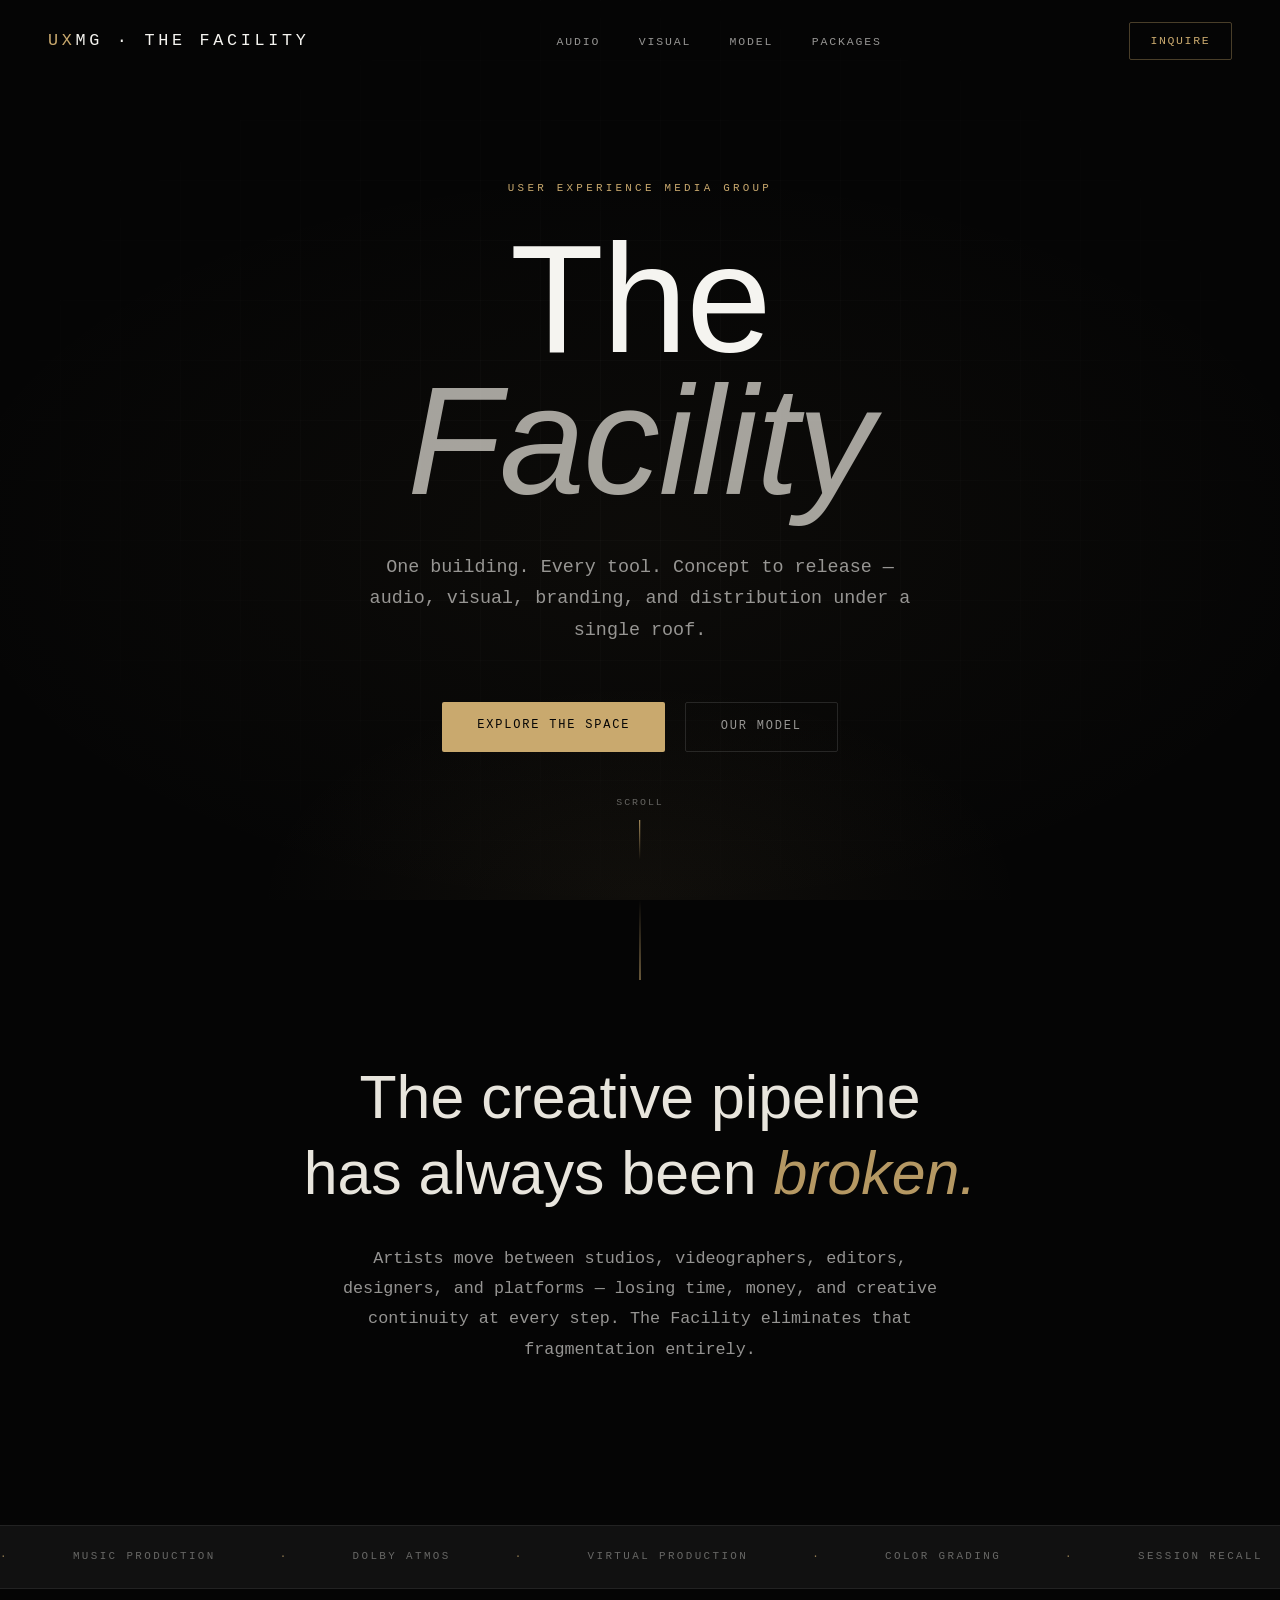
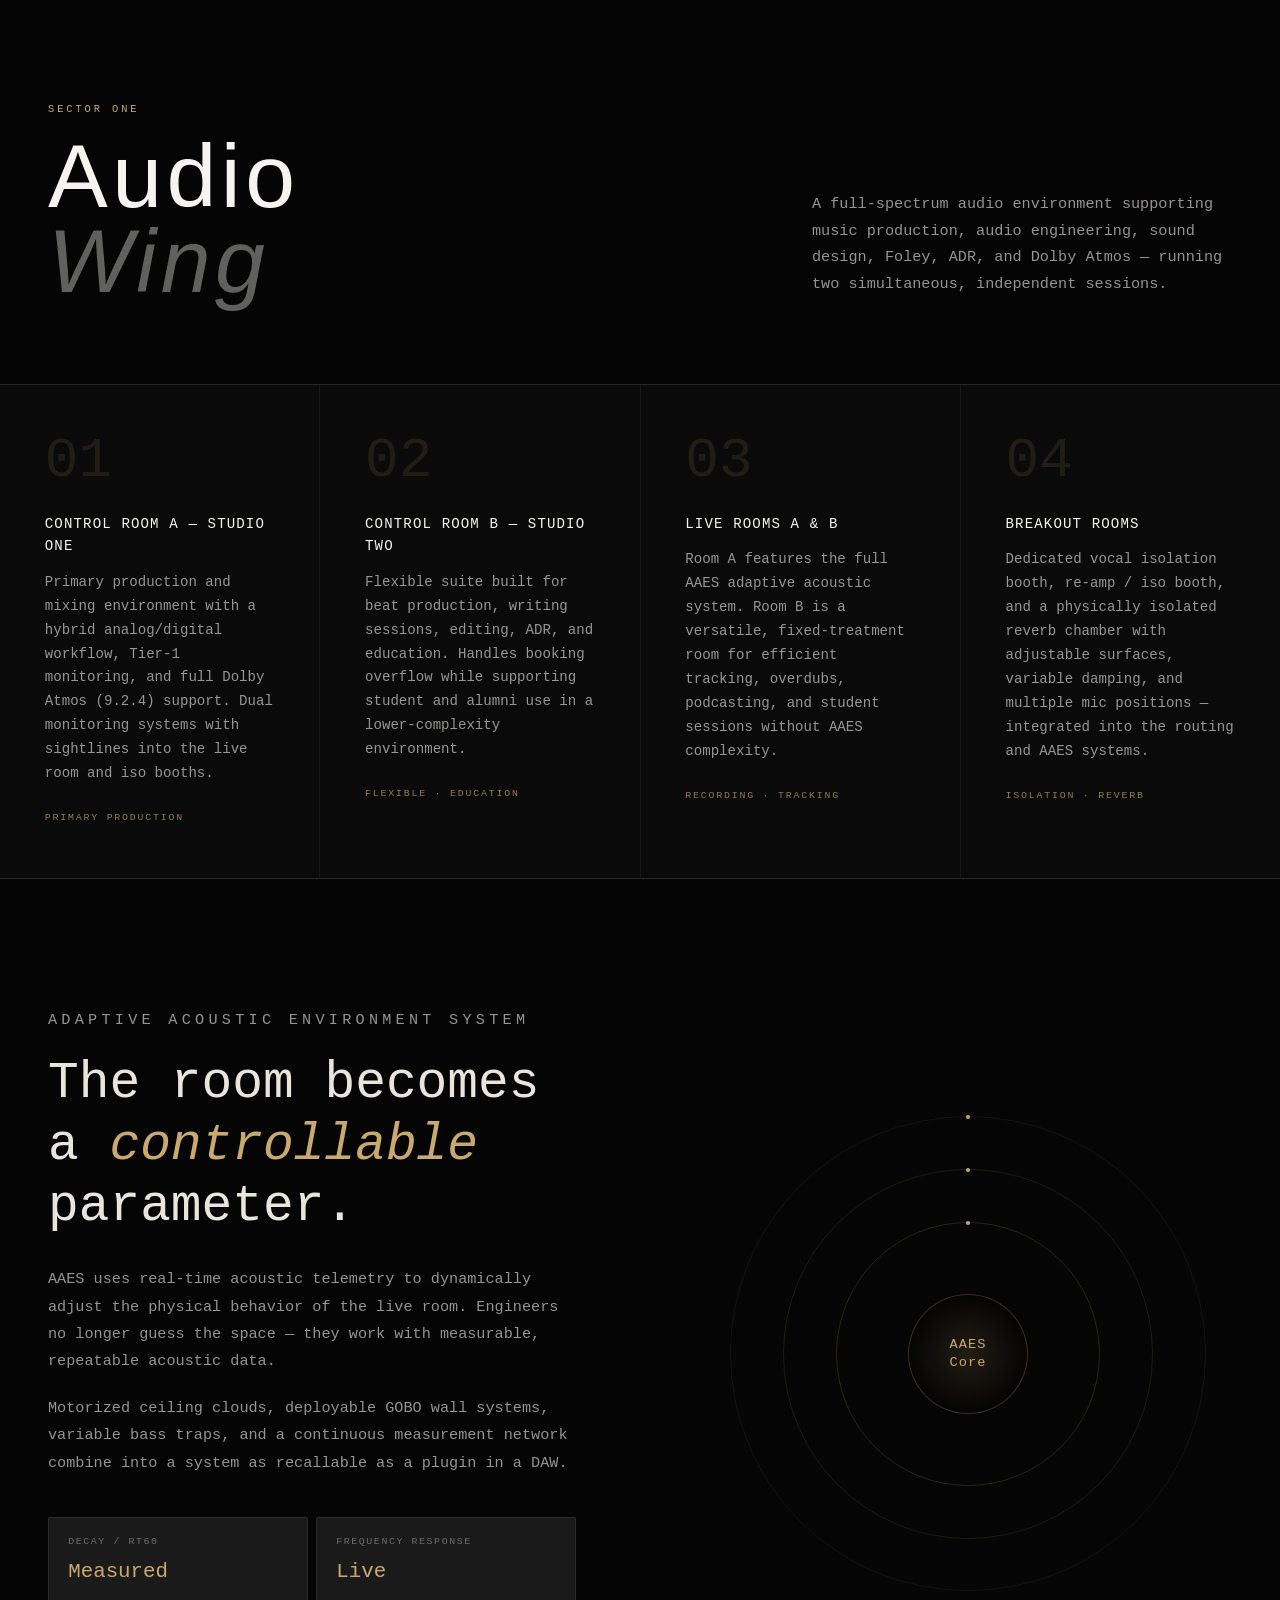
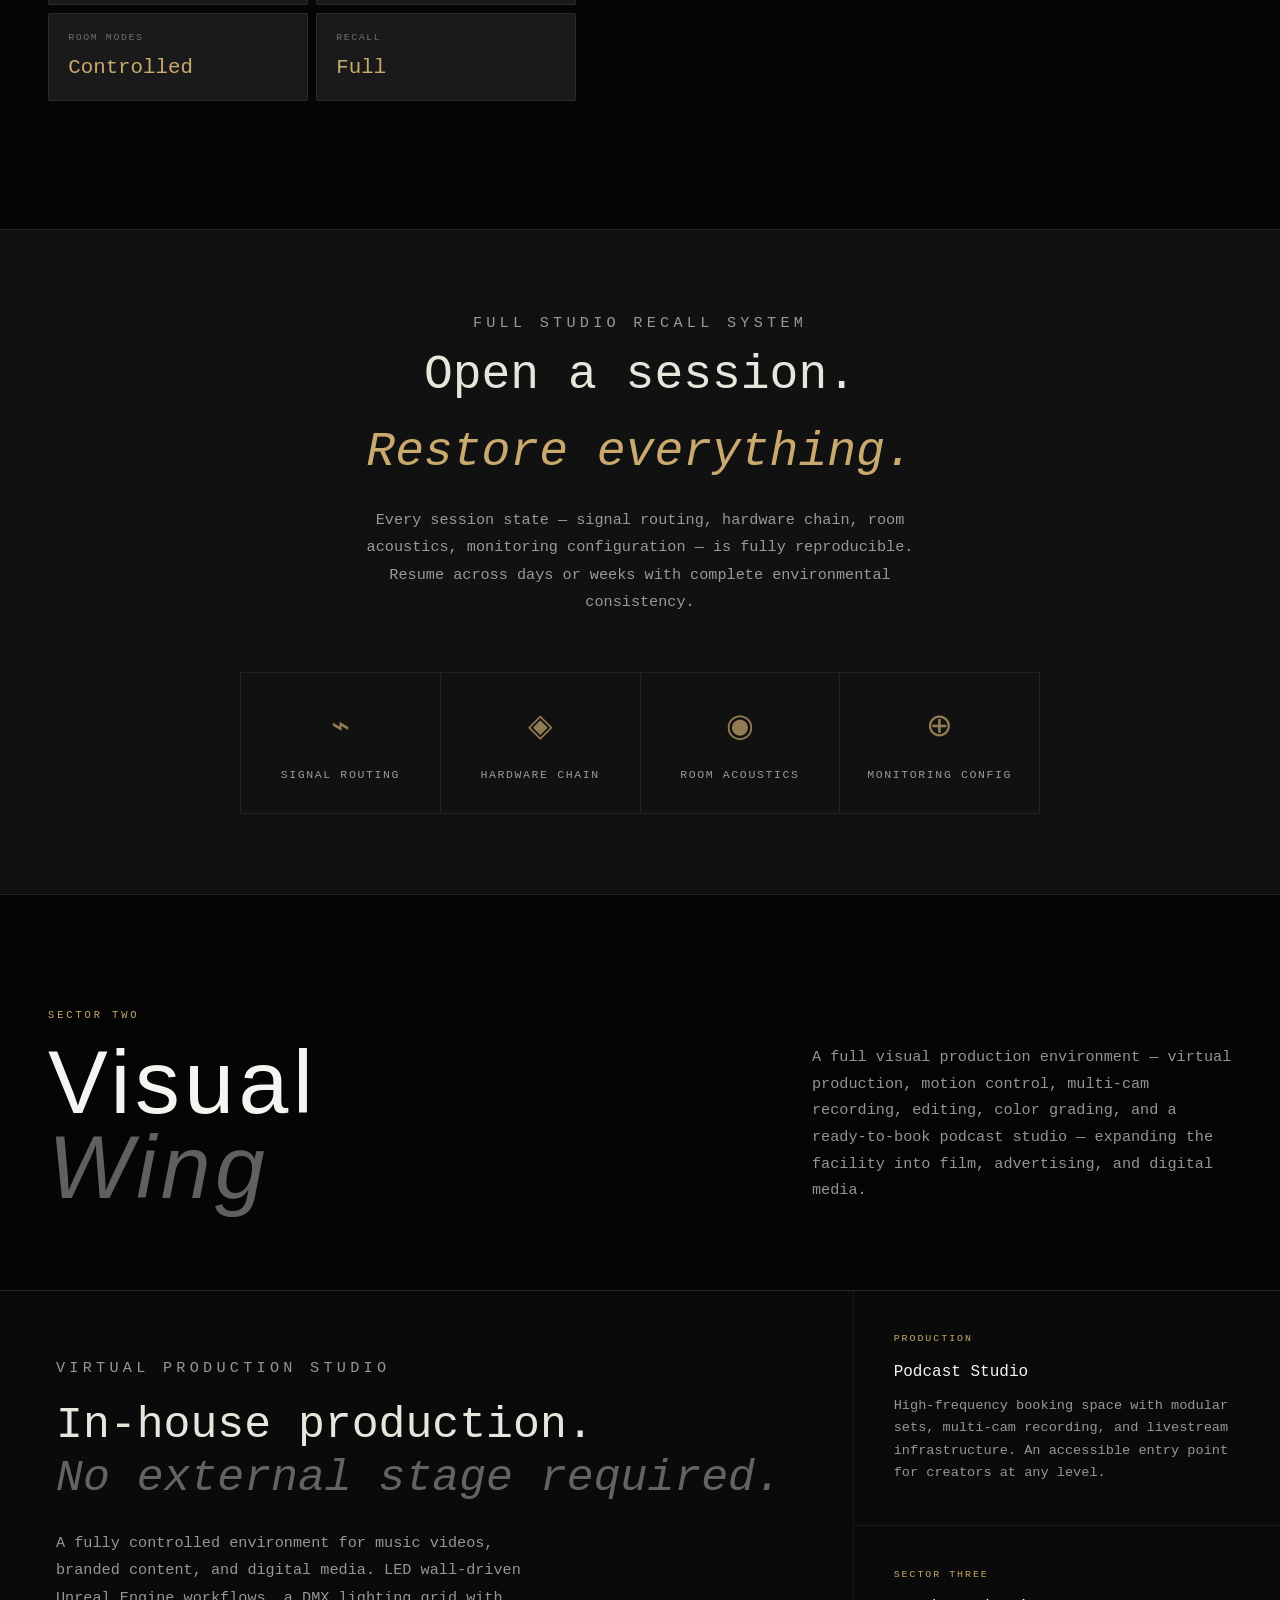
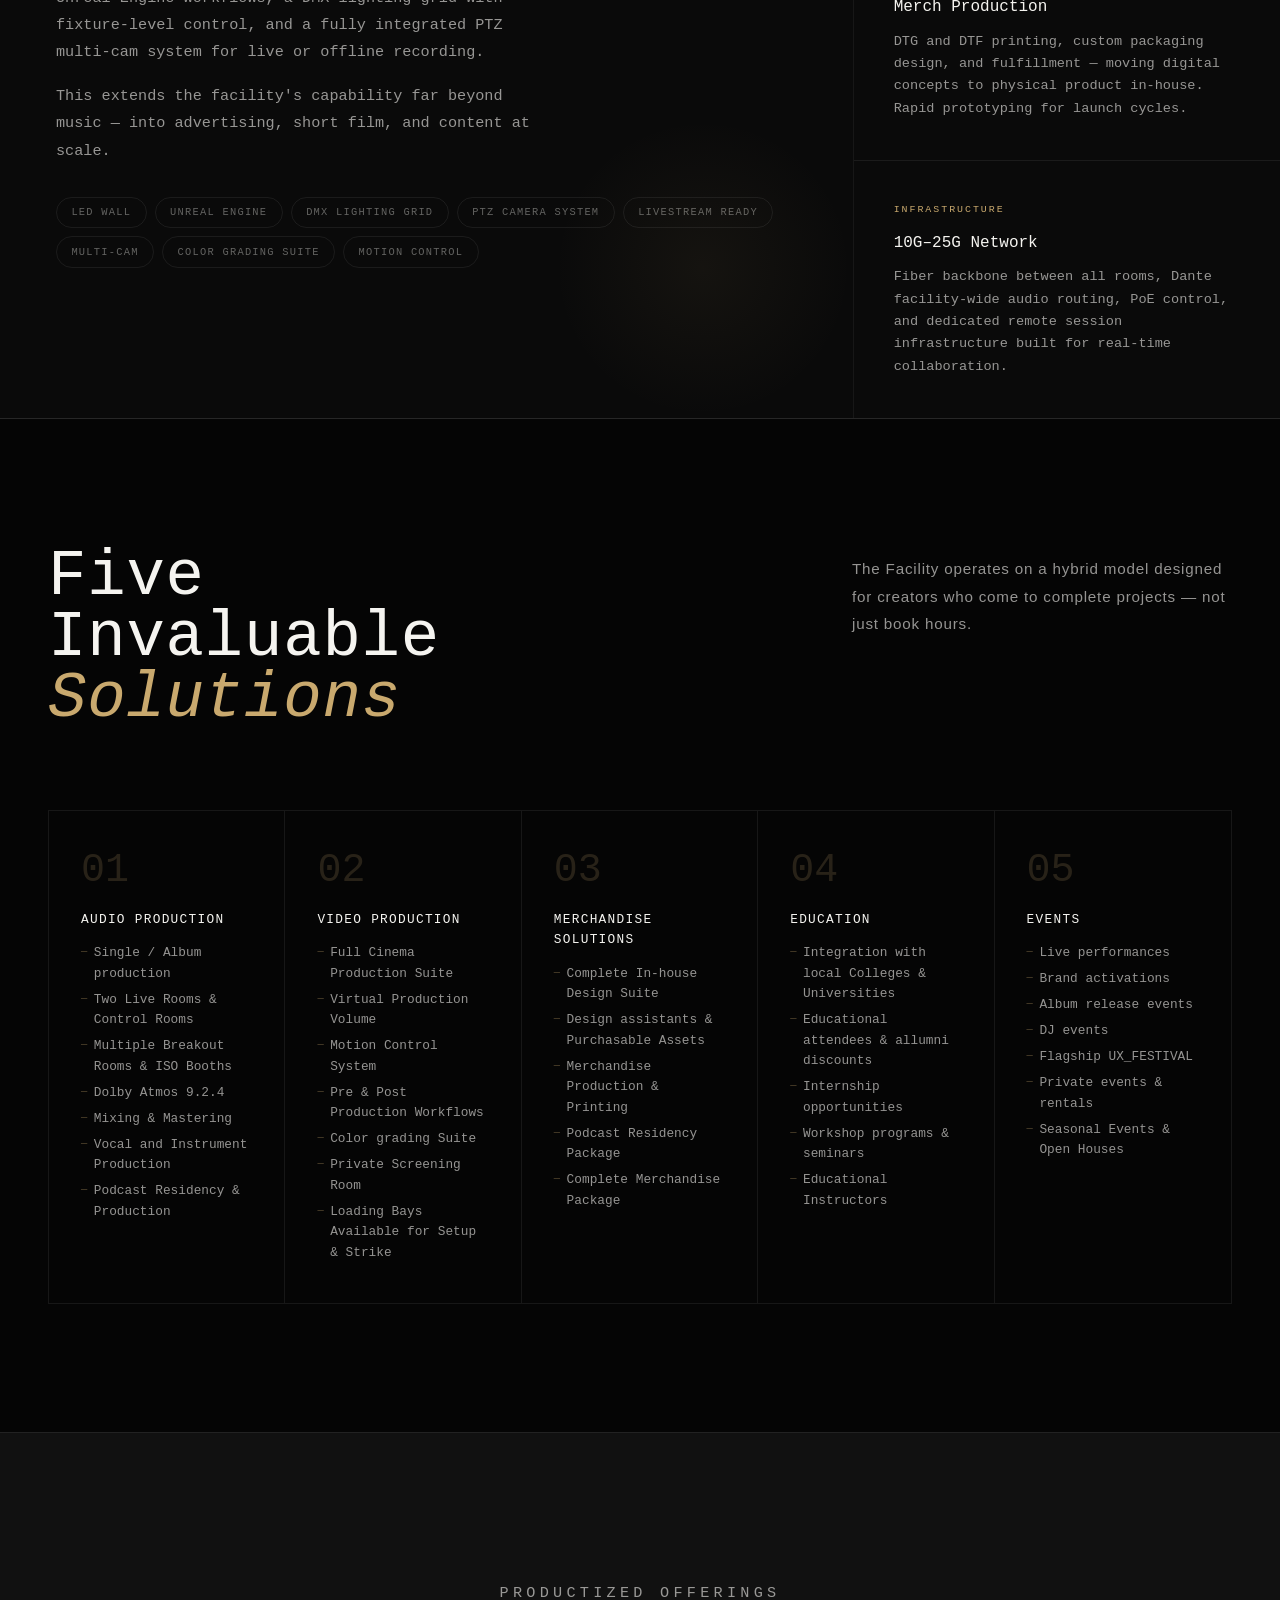
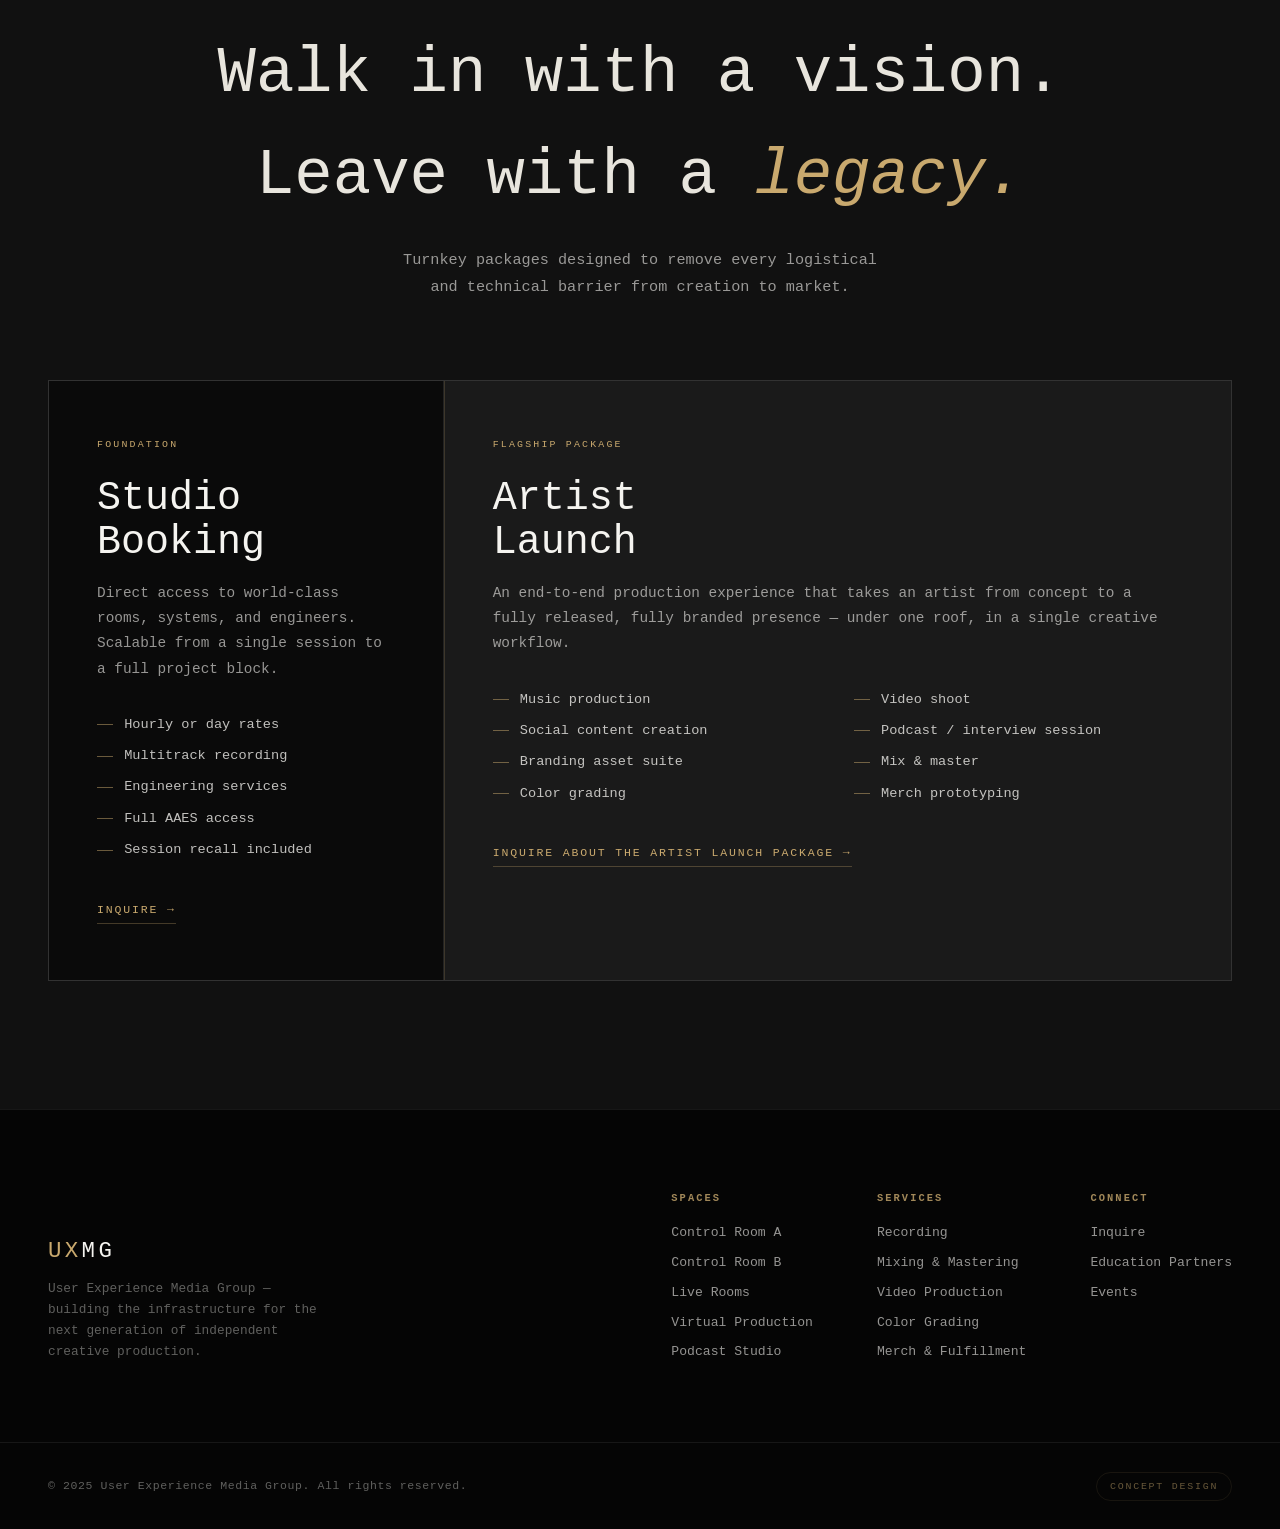
==== the-facility/index.html @ a75280ce ""The Facility" Concept Addition" ====
<!DOCTYPE html>
<html lang="en">
<head>
<meta charset="UTF-8">
<meta name="viewport" content="width=device-width, initial-scale=1.0">
<title>The Facility — UXMG</title>
<link rel="preconnect" href="https://fonts.googleapis.com">
<link rel="preconnect" href="https://fonts.gstatic.com" crossorigin>
<link href="https://fonts.googleapis.com/css2?family=Cormorant+Garamond:ital,wght@0,300;0,400;0,600;1,300;1,400&family=DM+Sans:ital,opsz,wght@0,9..40,200;0,9..40,300;0,9..40,400;0,9..40,500;1,9..40,200;1,9..40,300&display=swap" rel="stylesheet">
<style>
  *, *::before, *::after { box-sizing: border-box; margin: 0; padding: 0; }

  :root {
    --black: #050505;
    --off-black: #0a0a0a;
    --graphite: #111111;
    --mid: #1a1a1a;
    --border: rgba(255,255,255,0.07);
    --border-bright: rgba(255,255,255,0.12);
    --white: #f5f4f0;
    --cream: #e8e5dd;
    --gold: #c9a96e;
    --gold-dim: rgba(201,169,110,0.15);
    --gold-glow: rgba(201,169,110,0.06);
    --text-muted: rgba(245,244,240,0.38);
    --text-mid: rgba(245,244,240,0.6);
    --text-body: rgba(245,244,240,0.78);
    --serif: 'Cormorant Garamond', Georgia, serif;
    --didot: Didot, "Bodoni 72", "Bodoni 72 Oldstyle", "Bodoni MT", "Times New Roman", serif;
    --display: 'Akira Expanded', sans-serif;
    --mono: 'PP Supply Mono', monospace;
    --body: 'PP Supply Mono', monospace;
    --sans: 'DM Sans', sans-serif;
    --ease-smooth: cubic-bezier(0.25, 0.46, 0.45, 0.94);
    --ease-out: cubic-bezier(0.16, 1, 0.3, 1);
  }

  html { scroll-behavior: smooth; }

  body {
    background: var(--black);
    color: var(--white);
    font-family: var(--mono);
    font-weight: 300;
    line-height: 1.6;
    overflow-x: hidden;
    cursor: default;
  }

  /* ── SCROLLBAR ── */
  ::-webkit-scrollbar { width: 2px; }
  ::-webkit-scrollbar-track { background: var(--black); }
  ::-webkit-scrollbar-thumb { background: var(--gold); border-radius: 2px; }

  /* ── NAV ── */
  nav {
    position: fixed;
    top: 0; left: 0; right: 0;
    z-index: 100;
    display: flex;
    align-items: center;
    justify-content: space-between;
    padding: 1.4rem 3rem;
    background: transparent;
    transition: background 0.5s var(--ease-smooth), backdrop-filter 0.5s;
  }
  nav.scrolled {
    background: rgba(5,5,5,0.82);
    backdrop-filter: blur(20px);
    -webkit-backdrop-filter: blur(20px);
    border-bottom: 1px solid var(--border);
  }
  .nav-logo {
    font-family: var(--mono);
    font-size: 1.05rem;
    font-weight: 300;
    letter-spacing: 0.22em;
    text-transform: uppercase;
    color: var(--white);
    text-decoration: none;
  }
  .nav-logo span { color: var(--gold); }
  .nav-links {
    display: flex;
    gap: 2.4rem;
    list-style: none;
  }
  .nav-links a {
    font-size: 0.72rem;
    letter-spacing: 0.16em;
    text-transform: uppercase;
    color: var(--text-mid);
    text-decoration: none;
    transition: color 0.25s;
  }
  .nav-links a:hover { color: var(--white); }
  .nav-cta {
    font-size: 0.72rem;
    letter-spacing: 0.14em;
    text-transform: uppercase;
    color: var(--gold);
    text-decoration: none;
    border: 1px solid rgba(201,169,110,0.35);
    padding: 0.55rem 1.3rem;
    border-radius: 2px;
    transition: background 0.25s, color 0.25s;
  }
  .nav-cta:hover { background: var(--gold); color: var(--black); }

  /* ── HERO ── */
  .hero {
    position: relative;
    min-height: 100svh;
    display: flex;
    flex-direction: column;
    align-items: center;
    justify-content: center;
    text-align: center;
    overflow: hidden;
    padding: 8rem 2rem 6rem;
  }
  .hero-bg {
    position: absolute;
    inset: 0;
    background:
      radial-gradient(ellipse 80% 60% at 50% 60%, rgba(201,169,110,0.04) 0%, transparent 70%),
      radial-gradient(ellipse 50% 40% at 50% 100%, rgba(201,169,110,0.06) 0%, transparent 60%);
  }
  .hero-grid {
    position: absolute;
    inset: 0;
    background-image:
      linear-gradient(rgba(255,255,255,0.025) 1px, transparent 1px),
      linear-gradient(90deg, rgba(255,255,255,0.025) 1px, transparent 1px);
    background-size: 60px 60px;
    mask-image: radial-gradient(ellipse 80% 80% at 50% 50%, black 0%, transparent 80%);
  }
  .hero-eyebrow {
    font-size: 0.68rem;
    letter-spacing: 0.3em;
    text-transform: uppercase;
    color: var(--gold);
    margin-bottom: 2rem;
    opacity: 0;
    animation: fadeUp 1s var(--ease-out) 0.3s forwards;
  }
  .hero-title {
    font-family: var(--display);
    letter-spacing: 0.05em;
    font-size: clamp(4.5rem, 12vw, 10rem);
    font-weight: 300;
    line-height: 0.92;
    letter-spacing: -0.01em;
    color: var(--white);
    opacity: 0;
    animation: fadeUp 1.1s var(--ease-out) 0.5s forwards;
  }
  .hero-title em {
    font-style: italic;
    color: var(--cream);
    opacity: 0.7;
  }
  .hero-sub {
    margin-top: 2.5rem;
    font-size: clamp(0.95rem, 2vw, 1.15rem);
    font-weight: 200;
    color: var(--text-mid);
    max-width: 560px;
    line-height: 1.7;
    opacity: 0;
    animation: fadeUp 1s var(--ease-out) 0.75s forwards;
  }
  .hero-actions {
    display: flex;
    gap: 1.2rem;
    margin-top: 3.5rem;
    opacity: 0;
    animation: fadeUp 1s var(--ease-out) 1s forwards;
  }
  .btn-primary {
    font-size: 0.75rem;
    letter-spacing: 0.15em;
    text-transform: uppercase;
    color: var(--black);
    background: var(--gold);
    text-decoration: none;
    padding: 0.9rem 2.2rem;
    border-radius: 2px;
    transition: opacity 0.25s, transform 0.25s;
  }
  .btn-primary:hover { opacity: 0.88; transform: translateY(-1px); }
  .btn-ghost {
    font-size: 0.75rem;
    letter-spacing: 0.15em;
    text-transform: uppercase;
    color: var(--text-mid);
    border: 1px solid var(--border-bright);
    text-decoration: none;
    padding: 0.9rem 2.2rem;
    border-radius: 2px;
    transition: color 0.25s, border-color 0.25s;
  }
  .btn-ghost:hover { color: var(--white); border-color: rgba(255,255,255,0.3); }
  .hero-scroll {
    position: absolute;
    bottom: 2.5rem;
    left: 50%;
    transform: translateX(-50%);
    display: flex;
    flex-direction: column;
    align-items: center;
    gap: 0.6rem;
    opacity: 0;
    animation: fadeIn 1s var(--ease-out) 1.5s forwards;
  }
  .hero-scroll span {
    font-size: 0.62rem;
    letter-spacing: 0.2em;
    text-transform: uppercase;
    color: var(--text-muted);
  }
  .scroll-line {
    width: 1px;
    height: 40px;
    background: linear-gradient(to bottom, var(--gold), transparent);
    animation: scrollPulse 2s ease-in-out infinite;
  }
  @keyframes scrollPulse {
    0%, 100% { opacity: 0.4; transform: scaleY(1); }
    50% { opacity: 1; transform: scaleY(1.2); }
  }

  /* ── STATEMENT ── */
  .statement {
    padding: 10rem 2rem;
    text-align: center;
    position: relative;
    overflow: hidden;
  }
  .statement::before {
    content: '';
    position: absolute;
    top: 0; left: 50%; transform: translateX(-50%);
    width: 1px; height: 80px;
    background: linear-gradient(to bottom, transparent, var(--gold));
  }
  .statement-inner { max-width: 900px; margin: 0 auto; }
  .statement h2 {
    font-family: var(--display);
    font-size: clamp(2rem, 5vw, 3.8rem);
    font-weight: 300;
    line-height: 1.25;
    color: var(--cream);
  }
  .statement h2 em {
    font-style: italic;
    color: var(--gold);
    opacity: 0.9;
  }
  .statement p {
    margin-top: 2rem;
    font-size: 1.05rem;
    font-weight: 200;
    color: var(--text-mid);
    line-height: 1.8;
    max-width: 640px;
    margin-left: auto;
    margin-right: auto;
  }

  /* ── SECTIONS GENERIC ── */
  section { position: relative; }
  .section-label {
    font-size: 0.65rem;
    letter-spacing: 0.28em;
    text-transform: uppercase;
    color: var(--gold);
    margin-bottom: 1rem;
  }
  .divider {
    width: 100%;
    height: 1px;
    background: var(--border);
    margin: 0;
  }

  /* ── SECTOR INTRO ── */
  .sector-intro {
    padding: 7rem 3rem 2rem;
    display: flex;
    align-items: flex-end;
    justify-content: space-between;
    gap: 4rem;
    max-width: 1400px;
    margin: 0 auto;
  }
  .sector-intro h2 {
    font-family: var(--display);
  letter-spacing: 0.05em;
    font-size: clamp(3rem, 7vw, 6.5rem);
    font-weight: 300;
    line-height: 0.95;
    color: var(--white);
  }
  .sector-intro h2 em { font-style: italic; color: var(--text-muted); }
  .sector-intro-desc {
    max-width: 420px;
    font-size: 0.95rem;
    font-weight: 200;
    color: var(--text-mid);
    line-height: 1.75;
    flex-shrink: 0;
    padding-bottom: 0.4rem;
  }

  /* ── FEATURE GRID ── */
  .feature-grid {
    display: grid;
    grid-template-columns: repeat(auto-fit, minmax(280px, 1fr));
    gap: 1px;
    background: var(--border);
    margin: 3rem 0 0;
    border-top: 1px solid var(--border);
    border-bottom: 1px solid var(--border);
  }
  .feature-card {
    background: var(--off-black);
    padding: 3rem 2.8rem;
    position: relative;
    overflow: hidden;
    transition: background 0.4s var(--ease-smooth);
  }
  .feature-card::before {
    content: '';
    position: absolute;
    top: 0; left: 0; right: 0;
    height: 1px;
    background: linear-gradient(90deg, transparent, var(--gold), transparent);
    opacity: 0;
    transition: opacity 0.4s;
  }
  .feature-card:hover { background: var(--graphite); }
  .feature-card:hover::before { opacity: 1; }
  .card-num {
    font-family: var(--mono);
    font-size: 3.5rem;
    font-weight: 300;
    color: rgba(201,169,110,0.12);
    line-height: 1;
    margin-bottom: 1.5rem;
    transition: color 0.4s;
  }
  .feature-card:hover .card-num { color: rgba(201,169,110,0.25); }
  .card-title {
    font-size: 0.88rem;
    font-weight: 400;
    letter-spacing: 0.08em;
    color: var(--white);
    margin-bottom: 0.8rem;
    text-transform: uppercase;
  }
  .card-body {
    font-size: 0.88rem;
    font-weight: 200;
    color: var(--text-mid);
    line-height: 1.7;
  }
  .card-tag {
    display: inline-block;
    margin-top: 1.5rem;
    font-size: 0.62rem;
    letter-spacing: 0.18em;
    text-transform: uppercase;
    color: var(--gold);
    opacity: 0.7;
  }

  /* ── AAES HIGHLIGHT ── */
  .aaes-section {
    padding: 8rem 3rem;
    max-width: 1400px;
    margin: 0 auto;
    display: grid;
    grid-template-columns: 1fr 1fr;
    gap: 8rem;
    align-items: center;
  }
  .aaes-left h3 {
    font-family: var(--mono);
    font-size: clamp(2rem, 4vw, 3.2rem);
    font-weight: 300;
    line-height: 1.2;
    color: var(--cream);
    margin-bottom: 1.8rem;
  }
  .aaes-left h3 em { font-style: italic; color: var(--gold); }
  .aaes-left p {
    font-size: 0.95rem;
    font-weight: 200;
    color: var(--text-mid);
    line-height: 1.8;
    margin-bottom: 1.2rem;
  }
  .aaes-right {
    position: relative;
  }
  .aaes-diagram {
    width: 100%;
    aspect-ratio: 1;
    position: relative;
    display: flex;
    align-items: center;
    justify-content: center;
  }
  .aaes-ring {
    position: absolute;
    border-radius: 50%;
    border: 1px solid;
    animation: rotateSlow linear infinite;
  }
  .aaes-ring-1 {
    width: 90%; height: 90%;
    border-color: rgba(201,169,110,0.08);
    animation-duration: 60s;
  }
  .aaes-ring-2 {
    width: 70%; height: 70%;
    border-color: rgba(201,169,110,0.12);
    animation-duration: 40s;
    animation-direction: reverse;
  }
  .aaes-ring-3 {
    width: 50%; height: 50%;
    border-color: rgba(201,169,110,0.18);
    animation-duration: 25s;
  }
  .aaes-ring-dot {
    position: absolute;
    width: 4px; height: 4px;
    border-radius: 50%;
    background: var(--gold);
    top: 0; left: 50%; transform: translate(-50%, -50%);
  }
  .aaes-center {
    width: 120px; height: 120px;
    border-radius: 50%;
    background: radial-gradient(circle, rgba(201,169,110,0.15) 0%, transparent 70%);
    border: 1px solid rgba(201,169,110,0.25);
    display: flex;
    align-items: center;
    justify-content: center;
    text-align: center;
    z-index: 1;
  }
  .aaes-center-text {
    font-family: var(--mono);
    font-size: 0.85rem;
    font-weight: 300;
    color: var(--gold);
    line-height: 1.3;
    letter-spacing: 0.08em;
  }
  .aaes-metrics {
    display: grid;
    grid-template-columns: 1fr 1fr;
    gap: 0.5rem;
    margin-top: 2.5rem;
  }
  .metric {
    background: var(--mid);
    border: 1px solid var(--border);
    padding: 1rem 1.2rem;
    border-radius: 2px;
    transition: border-color 0.3s;
  }
  .metric:hover { border-color: rgba(201,169,110,0.3); }
  .metric-label {
    font-size: 0.62rem;
    letter-spacing: 0.16em;
    text-transform: uppercase;
    color: var(--text-muted);
    margin-bottom: 0.3rem;
  }
  .metric-val {
    font-family: var(--mono);
    font-size: 1.3rem;
    color: var(--gold);
    font-weight: 300;
  }

  @keyframes rotateSlow {
    from { transform: rotate(0deg); }
    to { transform: rotate(360deg); }
  }

  /* ── RECALL STRIP ── */
  .recall-strip {
    background: var(--graphite);
    border-top: 1px solid var(--border);
    border-bottom: 1px solid var(--border);
    padding: 5rem 3rem;
    text-align: center;
  }
  .recall-strip h3 {
    font-family: var(--mono);
    font-size: clamp(1.8rem, 4vw, 3rem);
    font-weight: 300;
    color: var(--cream);
    margin-bottom: 1rem;
  }
  .recall-strip h3 em { font-style: italic; color: var(--gold); }
  .recall-strip p {
    font-size: 0.95rem;
    font-weight: 200;
    color: var(--text-mid);
    max-width: 600px;
    margin: 0 auto;
    line-height: 1.8;
  }
  .recall-items {
    display: flex;
    justify-content: center;
    gap: 0;
    margin-top: 3.5rem;
    flex-wrap: wrap;
    border: 1px solid var(--border);
    max-width: 800px;
    margin-left: auto;
    margin-right: auto;
    margin-top: 3.5rem;
  }
  .recall-item {
    flex: 1;
    min-width: 160px;
    padding: 1.8rem 1.5rem;
    border-right: 1px solid var(--border);
    transition: background 0.3s;
  }
  .recall-item:last-child { border-right: none; }
  .recall-item:hover { background: var(--mid); }
  .recall-icon {
    font-family: var(--mono);
    font-size: 2rem;
    color: var(--gold);
    margin-bottom: 0.8rem;
    opacity: 0.7;
  }
  .recall-item-label {
    font-size: 0.72rem;
    letter-spacing: 0.14em;
    text-transform: uppercase;
    color: var(--text-mid);
  }

  /* ── SECTOR TWO ── */
  .visual-grid {
    display: grid;
    grid-template-columns: 2fr 1fr;
    gap: 1px;
    background: var(--border);
    margin-top: 3rem;
    border-top: 1px solid var(--border);
    border-bottom: 1px solid var(--border);
  }
  .visual-main {
    background: var(--off-black);
    padding: 4rem 3.5rem;
    position: relative;
    overflow: hidden;
  }
  .visual-main::after {
    content: '';
    position: absolute;
    bottom: 0; right: 0;
    width: 300px; height: 300px;
    background: radial-gradient(circle, rgba(201,169,110,0.06) 0%, transparent 70%);
    pointer-events: none;
  }
  .visual-side {
    background: var(--off-black);
    display: flex;
    flex-direction: column;
    gap: 1px;
  }
  .visual-side-item {
    background: var(--off-black);
    padding: 2.5rem 2.5rem;
    flex: 1;
    position: relative;
    border-bottom: 1px solid var(--border);
    transition: background 0.35s;
  }
  .visual-side-item:last-child { border-bottom: none; }
  .visual-side-item:hover { background: var(--graphite); }
  .vs-tag {
    font-size: 0.62rem;
    letter-spacing: 0.2em;
    text-transform: uppercase;
    color: var(--gold);
    margin-bottom: 0.8rem;
    display: block;
  }
  .vs-title {
    font-size: 1rem;
    font-weight: 400;
    color: var(--white);
    margin-bottom: 0.6rem;
  }
  .vs-desc {
    font-size: 0.85rem;
    font-weight: 200;
    color: var(--text-mid);
    line-height: 1.65;
  }
  .visual-main h3 {
    font-family: var(--mono);
    font-size: clamp(2rem, 3.5vw, 2.8rem);
    font-weight: 300;
    color: var(--cream);
    line-height: 1.2;
    margin-bottom: 1.5rem;
  }
  .visual-main h3 em { font-style: italic; color: var(--text-muted); }
  .visual-main p {
    font-size: 0.95rem;
    font-weight: 200;
    color: var(--text-mid);
    line-height: 1.8;
    max-width: 480px;
    margin-bottom: 1rem;
  }
  .tech-tags {
    display: flex;
    flex-wrap: wrap;
    gap: 0.5rem;
    margin-top: 2rem;
  }
  .tech-tag {
    font-size: 0.65rem;
    letter-spacing: 0.12em;
    text-transform: uppercase;
    color: var(--text-muted);
    border: 1px solid var(--border);
    padding: 0.4rem 0.9rem;
    border-radius: 20px;
    transition: border-color 0.25s, color 0.25s;
  }
  .tech-tag:hover { border-color: var(--gold); color: var(--gold); }

  /* ── BUSINESS MODEL ── */
  .model-section {
    padding: 8rem 3rem;
    max-width: 1400px;
    margin: 0 auto;
  }
  .model-header {
    display: flex;
    align-items: flex-start;
    justify-content: space-between;
    gap: 4rem;
    margin-bottom: 5rem;
    font-family: var(--display);
    letter-spacing: 0.05em;
  }
  .model-header h2 {
    font-family: var(--mono);
    font-size: clamp(2.5rem, 5vw, 4.5rem);
    font-weight: 300;
    line-height: 0.95;
    color: var(--white);
  }
  .model-header h2 em { font-style: italic; color: var(--gold); }
  .model-header p {
    max-width: 380px;
    font-size: 0.95rem;
    font-weight: 200;
    color: var(--text-mid);
    line-height: 1.8;
    padding-top: 0.5rem;
  }
  .model-streams {
    display: grid;
    grid-template-columns: repeat(5, 1fr);
    gap: 0;
    border: 1px solid var(--border);
  }
  .stream {
    padding: 2.5rem 2rem;
    border-right: 1px solid var(--border);
    position: relative;
    transition: background 0.35s;
    overflow: hidden;
  }
  .stream:last-child { border-right: none; }
  .stream::after {
    content: '';
    position: absolute;
    bottom: 0; left: 0; right: 0;
    height: 2px;
    background: linear-gradient(90deg, transparent, var(--gold), transparent);
    transform: scaleX(0);
    transition: transform 0.4s var(--ease-out);
  }
  .stream:hover { background: var(--graphite); }
  .stream:hover::after { transform: scaleX(1); }
  .stream-num {
    font-family: var(--mono);
    font-size: 2.5rem;
    font-weight: 300;
    color: rgba(201,169,110,0.18);
    line-height: 1;
    margin-bottom: 1.2rem;
  }
  .stream-title {
    font-size: 0.8rem;
    font-weight: 400;
    letter-spacing: 0.1em;
    text-transform: uppercase;
    color: var(--white);
    margin-bottom: 0.8rem;
  }
  .stream-items {
    list-style: none;
    display: flex;
    flex-direction: column;
    gap: 0.35rem;
  }
  .stream-items li {
    font-size: 0.8rem;
    font-weight: 200;
    color: var(--text-mid);
    padding-left: 0.8rem;
    position: relative;
  }
  .stream-items li::before {
    content: '—';
    position: absolute;
    left: 0;
    color: var(--gold);
    opacity: 0.4;
    font-size: 0.65rem;
  }

  /* ── PACKAGES ── */
  .packages-section {
    background: var(--graphite);
    border-top: 1px solid var(--border);
    padding: 8rem 3rem;
  }
  .packages-inner {
    max-width: 1400px;
    margin: 0 auto;
  }
  .packages-header {
    text-align: center;
    margin-bottom: 5rem;
  }
  .packages-header h2 {
    font-family: var(--mono);
    font-size: clamp(2.5rem, 5vw, 4rem);
    font-weight: 300;
    color: var(--cream);
  }
  .packages-header h2 em { font-style: italic; color: var(--gold); }
  .packages-header p {
    font-size: 0.95rem;
    font-weight: 200;
    color: var(--text-mid);
    margin-top: 1.2rem;
    max-width: 500px;
    margin-left: auto;
    margin-right: auto;
    line-height: 1.75;
  }
  .package-cards {
    display: grid;
    grid-template-columns: 1fr 2fr;
    gap: 1px;
    background: var(--border);
    border: 1px solid var(--border);
  }
  .package-card {
    background: var(--off-black);
    padding: 3.5rem 3rem;
    position: relative;
    transition: background 0.35s;
  }
  .package-card.featured {
    background: var(--mid);
    border-left: 1px solid rgba(201,169,110,0.2);
  }
  .package-card:hover { background: #131313; }
  .package-card.featured:hover { background: #1c1c1c; }
  .pkg-eyebrow {
    font-size: 0.62rem;
    letter-spacing: 0.22em;
    text-transform: uppercase;
    color: var(--gold);
    margin-bottom: 1.5rem;
  }
  .pkg-name {
    font-family: var(--mono);
    font-size: 2.5rem;
    font-weight: 300;
    color: var(--white);
    line-height: 1.1;
    margin-bottom: 1rem;
  }
  .pkg-desc {
    font-size: 0.9rem;
    font-weight: 200;
    color: var(--text-mid);
    line-height: 1.75;
    margin-bottom: 2rem;
  }
  .pkg-features {
    list-style: none;
    display: flex;
    flex-direction: column;
    gap: 0.6rem;
  }
  .pkg-features li {
    font-size: 0.85rem;
    font-weight: 200;
    color: var(--text-body);
    display: flex;
    align-items: center;
    gap: 0.7rem;
  }
  .pkg-features li::before {
    content: '';
    width: 16px; height: 1px;
    background: var(--gold);
    opacity: 0.5;
    flex-shrink: 0;
  }
  .pkg-features.grid-list {
    display: grid;
    grid-template-columns: 1fr 1fr;
    gap: 0.6rem 2rem;
  }
  .pkg-cta {
    display: inline-block;
    margin-top: 2.5rem;
    font-size: 0.72rem;
    letter-spacing: 0.16em;
    text-transform: uppercase;
    color: var(--gold);
    text-decoration: none;
    border-bottom: 1px solid rgba(201,169,110,0.3);
    padding-bottom: 0.2rem;
    transition: border-color 0.25s, opacity 0.25s;
  }
  .pkg-cta:hover { border-color: var(--gold); opacity: 0.8; }

  /* ── FOOTER ── */
  footer {
    border-top: 1px solid var(--border);
    padding: 5rem 3rem;
    display: flex;
    justify-content: space-between;
    align-items: flex-end;
    gap: 3rem;
  }
  .footer-brand .logo {
    font-family: var(--mono);
    font-size: 1.4rem;
    font-weight: 300;
    letter-spacing: 0.15em;
    text-transform: uppercase;
    color: var(--white);
    margin-bottom: 0.5rem;
  }
  .footer-brand .logo span { color: var(--gold); }
  .footer-brand p {
    font-size: 0.8rem;
    font-weight: 200;
    color: var(--text-muted);
    max-width: 280px;
    line-height: 1.65;
  }
  .footer-links {
    display: flex;
    gap: 4rem;
  }
  .footer-col h4 {
    font-size: 0.65rem;
    letter-spacing: 0.2em;
    text-transform: uppercase;
    color: var(--gold);
    margin-bottom: 1rem;
    opacity: 0.8;
  }
  .footer-col ul { list-style: none; display: flex; flex-direction: column; gap: 0.55rem; }
  .footer-col li {
    font-size: 0.82rem;
    font-weight: 200;
    color: var(--text-mid);
    transition: color 0.2s;
    cursor: pointer;
  }
  .footer-col li:hover { color: var(--white); }
  .footer-bottom {
    border-top: 1px solid var(--border);
    padding: 1.8rem 3rem;
    display: flex;
    justify-content: space-between;
    align-items: center;
  }
  .footer-bottom p {
    font-size: 0.72rem;
    color: var(--text-muted);
    font-weight: 200;
    letter-spacing: 0.05em;
  }
  .footer-bottom .concept-badge {
    font-size: 0.62rem;
    letter-spacing: 0.18em;
    text-transform: uppercase;
    color: var(--gold);
    opacity: 0.5;
    border: 1px solid rgba(201,169,110,0.2);
    padding: 0.35rem 0.8rem;
    border-radius: 20px;
  }

  /* ── SCROLL ANIMATIONS ── */
  .reveal {
    opacity: 0;
    transform: translateY(28px);
    transition: opacity 0.8s var(--ease-out), transform 0.8s var(--ease-out);
  }
  .reveal.visible {
    opacity: 1;
    transform: translateY(0);
  }
  .reveal-delay-1 { transition-delay: 0.1s; }
  .reveal-delay-2 { transition-delay: 0.2s; }
  .reveal-delay-3 { transition-delay: 0.3s; }
  .reveal-delay-4 { transition-delay: 0.4s; }

  /* ── KEYFRAMES ── */
  @keyframes fadeUp {
    from { opacity: 0; transform: translateY(24px); }
    to { opacity: 1; transform: translateY(0); }
  }
  @keyframes fadeIn {
    from { opacity: 0; }
    to { opacity: 1; }
  }

  /* ── HORIZONTAL MARQUEE ── */
  .marquee-wrap {
    overflow: hidden;
    border-top: 1px solid var(--border);
    border-bottom: 1px solid var(--border);
    padding: 1.4rem 0;
    background: var(--graphite);
  }
  .marquee-track {
    display: flex;
    gap: 4rem;
    animation: marquee 30s linear infinite;
    white-space: nowrap;
  }
  .marquee-track span {
    font-size: 0.68rem;
    letter-spacing: 0.22em;
    text-transform: uppercase;
    color: var(--text-muted);
    flex-shrink: 0;
  }
  .marquee-track span.gold { color: var(--gold); opacity: 0.7; }
  @keyframes marquee {
    from { transform: translateX(0); }
    to { transform: translateX(-50%); }
  }

  /* ── RESPONSIVE ── */
  @media (max-width: 1024px) {
    .aaes-section { grid-template-columns: 1fr; gap: 4rem; }
    .model-streams { grid-template-columns: repeat(3, 1fr); }
    .stream:nth-child(3) { border-right: none; }
    .stream:nth-child(4), .stream:nth-child(5) { border-top: 1px solid var(--border); }
    .visual-grid { grid-template-columns: 1fr; }
    .package-cards { grid-template-columns: 1fr; }
  }

  @media (max-width: 768px) {
    nav { padding: 1.2rem 1.5rem; }
    .nav-links { display: none; }
    .sector-intro { flex-direction: column; gap: 2rem; padding: 5rem 1.5rem 2rem; }
    .model-header { flex-direction: column; gap: 1.5rem; }
    .model-streams { grid-template-columns: 1fr 1fr; }
    .stream:nth-child(2n) { border-right: none; }
    .stream { border-top: 1px solid var(--border); }
    .stream:nth-child(1), .stream:nth-child(2) { border-top: none; }
    .aaes-section { padding: 5rem 1.5rem; }
    .model-section { padding: 5rem 1.5rem; }
    .packages-section { padding: 5rem 1.5rem; }
    footer { flex-direction: column; align-items: flex-start; padding: 3.5rem 1.5rem; }
    .footer-links { gap: 2.5rem; }
    .footer-bottom { flex-direction: column; gap: 1rem; align-items: flex-start; padding: 1.5rem; }
    .pkg-features.grid-list { grid-template-columns: 1fr; }
    .feature-grid { grid-template-columns: 1fr; }
    .recall-items { flex-direction: column; }
    .recall-item { border-right: none; border-bottom: 1px solid var(--border); }
    .recall-item:last-child { border-bottom: none; }
  }
</style>
</head>
<body>

<!-- NAV -->
<nav id="nav">
  <a class="nav-logo" href="#"><span>UX</span>MG · The Facility</a>
  <ul class="nav-links">
    <li><a href="#audio">Audio</a></li>
    <li><a href="#visual">Visual</a></li>
    <li><a href="#model">Model</a></li>
    <li><a href="#packages">Packages</a></li>
  </ul>
  <a class="nav-cta" href="#packages">Inquire</a>
</nav>

<!-- HERO -->
<section class="hero" id="hero">
  <div class="hero-bg"></div>
  <div class="hero-grid"></div>
  <p class="hero-eyebrow">User Experience Media Group</p>
  <h1 class="hero-title">The<br><em>Facility</em></h1>
  <p class="hero-sub">One building. Every tool. Concept to release — audio, visual, branding, and distribution under a single roof.</p>
  <div class="hero-actions">
    <a href="#audio" class="btn-primary">Explore the Space</a>
    <a href="#model" class="btn-ghost">Our Model</a>
  </div>
  <div class="hero-scroll">
    <span>Scroll</span>
    <div class="scroll-line"></div>
  </div>
</section>

<!-- STATEMENT -->
<section class="statement">
  <div class="statement-inner reveal">
    <h2>The creative pipeline<br>has always been <em>broken.</em></h2>
    <p>Artists move between studios, videographers, editors, designers, and platforms — losing time, money, and creative continuity at every step. The Facility eliminates that fragmentation entirely.</p>
  </div>
</section>

<!-- MARQUEE -->
<div class="marquee-wrap">
  <div class="marquee-track">
    <span class="gold">·</span>
    <span>Music Production</span>
    <span class="gold">·</span>
    <span>Dolby Atmos</span>
    <span class="gold">·</span>
    <span>Virtual Production</span>
    <span class="gold">·</span>
    <span>Color Grading</span>
    <span class="gold">·</span>
    <span>Session Recall</span>
    <span class="gold">·</span>
    <span>Merch Production</span>
    <span class="gold">·</span>
    <span>Artist Launch</span>
    <span class="gold">·</span>
    <span>Podcast Studio</span>
    <span class="gold">·</span>
    <span>Sound Design</span>
    <span class="gold">·</span>
    <span>Foley &amp; ADR</span>
    <span class="gold">·</span>
    <span>Music Production</span>
    <span class="gold">·</span>
    <span>Dolby Atmos</span>
    <span class="gold">·</span>
    <span>Virtual Production</span>
    <span class="gold">·</span>
    <span>Color Grading</span>
    <span class="gold">·</span>
    <span>Session Recall</span>
    <span class="gold">·</span>
    <span>Merch Production</span>
    <span class="gold">·</span>
    <span>Artist Launch</span>
    <span class="gold">·</span>
    <span>Podcast Studio</span>
    <span class="gold">·</span>
    <span>Sound Design</span>
    <span class="gold">·</span>
    <span>Foley &amp; ADR</span>
  </div>
</div>

<!-- SECTOR ONE: AUDIO -->
<section id="audio">
  <div class="sector-intro reveal">
    <div>
      <p class="section-label">Sector One</p>
      <h2>Audio<br><em>Wing</em></h2>
    </div>
    <p class="sector-intro-desc">A full-spectrum audio environment supporting music production, audio engineering, sound design, Foley, ADR, and Dolby Atmos — running two simultaneous, independent sessions.</p>
  </div>

  <div class="feature-grid">
    <div class="feature-card reveal">
      <div class="card-num">01</div>
      <div class="card-title">Control Room A — Studio One</div>
      <p class="card-body">Primary production and mixing environment with a hybrid analog/digital workflow, Tier-1 monitoring, and full Dolby Atmos (9.2.4) support. Dual monitoring systems with sightlines into the live room and iso booths.</p>
      <span class="card-tag">Primary Production</span>
    </div>
    <div class="feature-card reveal reveal-delay-1">
      <div class="card-num">02</div>
      <div class="card-title">Control Room B — Studio Two</div>
      <p class="card-body">Flexible suite built for beat production, writing sessions, editing, ADR, and education. Handles booking overflow while supporting student and alumni use in a lower-complexity environment.</p>
      <span class="card-tag">Flexible · Education</span>
    </div>
    <div class="feature-card reveal reveal-delay-2">
      <div class="card-num">03</div>
      <div class="card-title">Live Rooms A &amp; B</div>
      <p class="card-body">Room A features the full AAES adaptive acoustic system. Room B is a versatile, fixed-treatment room for efficient tracking, overdubs, podcasting, and student sessions without AAES complexity.</p>
      <span class="card-tag">Recording · Tracking</span>
    </div>
    <div class="feature-card reveal reveal-delay-3">
      <div class="card-num">04</div>
      <div class="card-title">Breakout Rooms</div>
      <p class="card-body">Dedicated vocal isolation booth, re-amp / iso booth, and a physically isolated reverb chamber with adjustable surfaces, variable damping, and multiple mic positions — integrated into the routing and AAES systems.</p>
      <span class="card-tag">Isolation · Reverb</span>
    </div>
  </div>
</section>

<!-- AAES -->
<section>
  <div class="aaes-section">
    <div class="aaes-left reveal">
      <p class="section-label">Adaptive Acoustic Environment System</p>
      <h3>The room becomes<br>a <em>controllable</em><br>parameter.</h3>
      <p>AAES uses real-time acoustic telemetry to dynamically adjust the physical behavior of the live room. Engineers no longer guess the space — they work with measurable, repeatable acoustic data.</p>
      <p>Motorized ceiling clouds, deployable GOBO wall systems, variable bass traps, and a continuous measurement network combine into a system as recallable as a plugin in a DAW.</p>
      <div class="aaes-metrics">
        <div class="metric">
          <div class="metric-label">Decay / RT60</div>
          <div class="metric-val">Measured</div>
        </div>
        <div class="metric">
          <div class="metric-label">Frequency Response</div>
          <div class="metric-val">Live</div>
        </div>
        <div class="metric">
          <div class="metric-label">Room Modes</div>
          <div class="metric-val">Controlled</div>
        </div>
        <div class="metric">
          <div class="metric-label">Recall</div>
          <div class="metric-val">Full</div>
        </div>
      </div>
    </div>
    <div class="aaes-right reveal reveal-delay-2">
      <div class="aaes-diagram">
        <div class="aaes-ring aaes-ring-1"><div class="aaes-ring-dot"></div></div>
        <div class="aaes-ring aaes-ring-2"><div class="aaes-ring-dot"></div></div>
        <div class="aaes-ring aaes-ring-3"><div class="aaes-ring-dot"></div></div>
        <div class="aaes-center">
          <div class="aaes-center-text">AAES<br>Core</div>
        </div>
      </div>
    </div>
  </div>
</section>

<!-- RECALL STRIP -->
<div class="recall-strip">
  <div class="reveal">
    <p class="section-label" style="text-align:center">Full Studio Recall System</p>
    <h3>Open a session.<br><em>Restore everything.</em></h3>
    <p>Every session state — signal routing, hardware chain, room acoustics, monitoring configuration — is fully reproducible. Resume across days or weeks with complete environmental consistency.</p>
    <div class="recall-items">
      <div class="recall-item">
        <div class="recall-icon">⌁</div>
        <div class="recall-item-label">Signal Routing</div>
      </div>
      <div class="recall-item">
        <div class="recall-icon">◈</div>
        <div class="recall-item-label">Hardware Chain</div>
      </div>
      <div class="recall-item">
        <div class="recall-icon">◉</div>
        <div class="recall-item-label">Room Acoustics</div>
      </div>
      <div class="recall-item">
        <div class="recall-icon">⊕</div>
        <div class="recall-item-label">Monitoring Config</div>
      </div>
    </div>
  </div>
</div>

<!-- SECTOR TWO: VISUAL -->
<section id="visual">
  <div class="sector-intro reveal">
    <div>
      <p class="section-label">Sector Two</p>
      <h2>Visual<br><em>Wing</em></h2>
    </div>
    <p class="sector-intro-desc">A full visual production environment — virtual production, motion control, multi-cam recording, editing, color grading, and a ready-to-book podcast studio — expanding the facility into film, advertising, and digital media.</p>
  </div>

  <div class="visual-grid">
    <div class="visual-main reveal">
      <p class="section-label">Virtual Production Studio</p>
      <h3>In-house production.<br><em>No external stage required.</em></h3>
      <p>A fully controlled environment for music videos, branded content, and digital media. LED wall-driven Unreal Engine workflows, a DMX lighting grid with fixture-level control, and a fully integrated PTZ multi-cam system for live or offline recording.</p>
      <p>This extends the facility's capability far beyond music — into advertising, short film, and content at scale.</p>
      <div class="tech-tags">
        <span class="tech-tag">LED Wall</span>
        <span class="tech-tag">Unreal Engine</span>
        <span class="tech-tag">DMX Lighting Grid</span>
        <span class="tech-tag">PTZ Camera System</span>
        <span class="tech-tag">Livestream Ready</span>
        <span class="tech-tag">Multi-Cam</span>
        <span class="tech-tag">Color Grading Suite</span>
        <span class="tech-tag">Motion Control</span>
      </div>
    </div>
    <div class="visual-side">
      <div class="visual-side-item reveal">
        <span class="vs-tag">Production</span>
        <div class="vs-title">Podcast Studio</div>
        <p class="vs-desc">High-frequency booking space with modular sets, multi-cam recording, and livestream infrastructure. An accessible entry point for creators at any level.</p>
      </div>
      <div class="visual-side-item reveal reveal-delay-1">
        <span class="vs-tag">Sector Three</span>
        <div class="vs-title">Merch Production</div>
        <p class="vs-desc">DTG and DTF printing, custom packaging design, and fulfillment — moving digital concepts to physical product in-house. Rapid prototyping for launch cycles.</p>
      </div>
      <div class="visual-side-item reveal reveal-delay-2">
        <span class="vs-tag">Infrastructure</span>
        <div class="vs-title">10G–25G Network</div>
        <p class="vs-desc">Fiber backbone between all rooms, Dante facility-wide audio routing, PoE control, and dedicated remote session infrastructure built for real-time collaboration.</p>
      </div>
    </div>
  </div>
</section>

<!-- BUSINESS MODEL -->
<section id="model">
  <div class="model-section">
    <div class="model-header reveal">
      <h2>Five<br>Invaluable<br><em>Solutions</em></h2>
      <p>The Facility operates on a hybrid model designed for creators who come to complete projects — not just book hours.</p>
    </div>
    <div class="model-streams reveal">
      <div class="stream">
        <div class="stream-num">01</div>
        <div class="stream-title">Audio Production</div>
        <ul class="stream-items">
          <li>Single / Album production</li>
          <li>Two Live Rooms & Control Rooms</li>
          <li>Multiple Breakout Rooms & ISO Booths</li>
          <li>Dolby Atmos 9.2.4</li>
          <li>Mixing & Mastering</li>
          <li>Vocal and Instrument Production</li>
          <li>Podcast Residency & Production</li>
        </ul>
      </div>
      <div class="stream">
        <div class="stream-num">02</div>
        <div class="stream-title">Video Production</div>
        <ul class="stream-items">
          <li>Full Cinema Production Suite</li>
          <li>Virtual Production Volume</li>
          <li>Motion Control System</li>
          <li>Pre & Post Production Workflows</li>
          <li>Color grading Suite</li>
          <li>Private Screening Room</li>
          <li>Loading Bays Available for Setup & Strike</li>
        </ul>
      </div>
      <div class="stream">
        <div class="stream-num">03</div>
        <div class="stream-title">Merchandise Solutions</div>
        <ul class="stream-items">
          <li>Complete In-house Design Suite</li>
          <li>Design assistants & Purchasable Assets</li>
          <li>Merchandise Production & Printing</li>
          <li>Podcast Residency Package</li>
          <li>Complete Merchandise Package</li>
        </ul>
      </div>
      <div class="stream">
        <div class="stream-num">04</div>
        <div class="stream-title">Education</div>
        <ul class="stream-items">
          <li>Integration with local Colleges & Universities</li>
          <li>Educational attendees & allumni discounts</li>
          <li>Internship opportunities</li>
          <li>Workshop programs & seminars</li>
          <li>Educational Instructors </li>
        </ul>
      </div>
      <div class="stream">
        <div class="stream-num">05</div>
        <div class="stream-title">Events</div>
        <ul class="stream-items">
          <li>Live performances</li>
          <li>Brand activations</li>
          <li>Album release events</li>
          <li>DJ events</li>
          <li>Flagship UX_FESTIVAL</li>
          <li>Private events & rentals</li>
          <li>Seasonal Events & Open Houses</li>
        </ul>
      </div>
    </div>
  </div>
</section>

<!-- PACKAGES -->
<section id="packages" class="packages-section">
  <div class="packages-inner">
    <div class="packages-header reveal">
      <p class="section-label">Productized Offerings</p>
      <h2>Walk in with a vision.<br>Leave with a <em>legacy.</em></h2>
      <p>Turnkey packages designed to remove every logistical and technical barrier from creation to market.</p>
    </div>
    <div class="package-cards reveal">
      <div class="package-card">
        <p class="pkg-eyebrow">Foundation</p>
        <div class="pkg-name">Studio<br>Booking</div>
        <p class="pkg-desc">Direct access to world-class rooms, systems, and engineers. Scalable from a single session to a full project block.</p>
        <ul class="pkg-features">
          <li>Hourly or day rates</li>
          <li>Multitrack recording</li>
          <li>Engineering services</li>
          <li>Full AAES access</li>
          <li>Session recall included</li>
        </ul>
        <a href="#" class="pkg-cta">Inquire →</a>
      </div>
      <div class="package-card featured">
        <p class="pkg-eyebrow">Flagship Package</p>
        <div class="pkg-name">Artist<br>Launch</div>
        <p class="pkg-desc">An end-to-end production experience that takes an artist from concept to a fully released, fully branded presence — under one roof, in a single creative workflow.</p>
        <ul class="pkg-features grid-list">
          <li>Music production</li>
          <li>Video shoot</li>
          <li>Social content creation</li>
          <li>Podcast / interview session</li>
          <li>Branding asset suite</li>
          <li>Mix & master</li>
          <li>Color grading</li>
          <li>Merch prototyping</li>
        </ul>
        <a href="#" class="pkg-cta">Inquire about the Artist Launch Package →</a>
      </div>
    </div>
  </div>
</section>

<!-- FOOTER -->
<footer>
  <div class="footer-brand">
    <div class="logo"><span>UX</span>MG</div>
    <p>User Experience Media Group — building the infrastructure for the next generation of independent creative production.</p>
  </div>
  <div class="footer-links">
    <div class="footer-col">
      <h4>Spaces</h4>
      <ul>
        <li>Control Room A</li>
        <li>Control Room B</li>
        <li>Live Rooms</li>
        <li>Virtual Production</li>
        <li>Podcast Studio</li>
      </ul>
    </div>
    <div class="footer-col">
      <h4>Services</h4>
      <ul>
        <li>Recording</li>
        <li>Mixing & Mastering</li>
        <li>Video Production</li>
        <li>Color Grading</li>
        <li>Merch & Fulfillment</li>
      </ul>
    </div>
    <div class="footer-col">
      <h4>Connect</h4>
      <ul>
        <li>Inquire</li>
        <li>Education Partners</li>
        <li>Events</li>
      </ul>
    </div>
  </div>
</footer>
<div class="footer-bottom">
  <p>© 2025 User Experience Media Group. All rights reserved.</p>
  <span class="concept-badge">Concept Design</span>
</div>

<script>
  // Nav scroll
  const nav = document.getElementById('nav');

  if (nav) {
    window.addEventListener('scroll', () => {
      nav.classList.toggle('scrolled', window.scrollY > 60);
    });
  }

  // Scroll reveal
  const reveals = document.querySelectorAll('.reveal');

  if ('IntersectionObserver' in window) {
    const observer = new IntersectionObserver((entries) => {
      entries.forEach(entry => {
        if (entry.isIntersecting) {
          entry.target.classList.add('visible');
          observer.unobserve(entry.target);
        }
      });
    }, { threshold: 0.12, rootMargin: '0px 0px -40px 0px' });

    reveals.forEach(el => observer.observe(el));
  } else {
    reveals.forEach(el => el.classList.add('visible'));
  }

  // Smooth anchor scroll
  document.querySelectorAll('a[href^="#"]').forEach(a => {
    a.addEventListener('click', e => {
      const id = a.getAttribute('href');

      if (!id || id === '#') return;

      const target = document.querySelector(id);

      if (target) {
        e.preventDefault();
        target.scrollIntoView({ behavior: 'smooth', block: 'start' });
      }
    });
  });
</script>
</body>
</html>
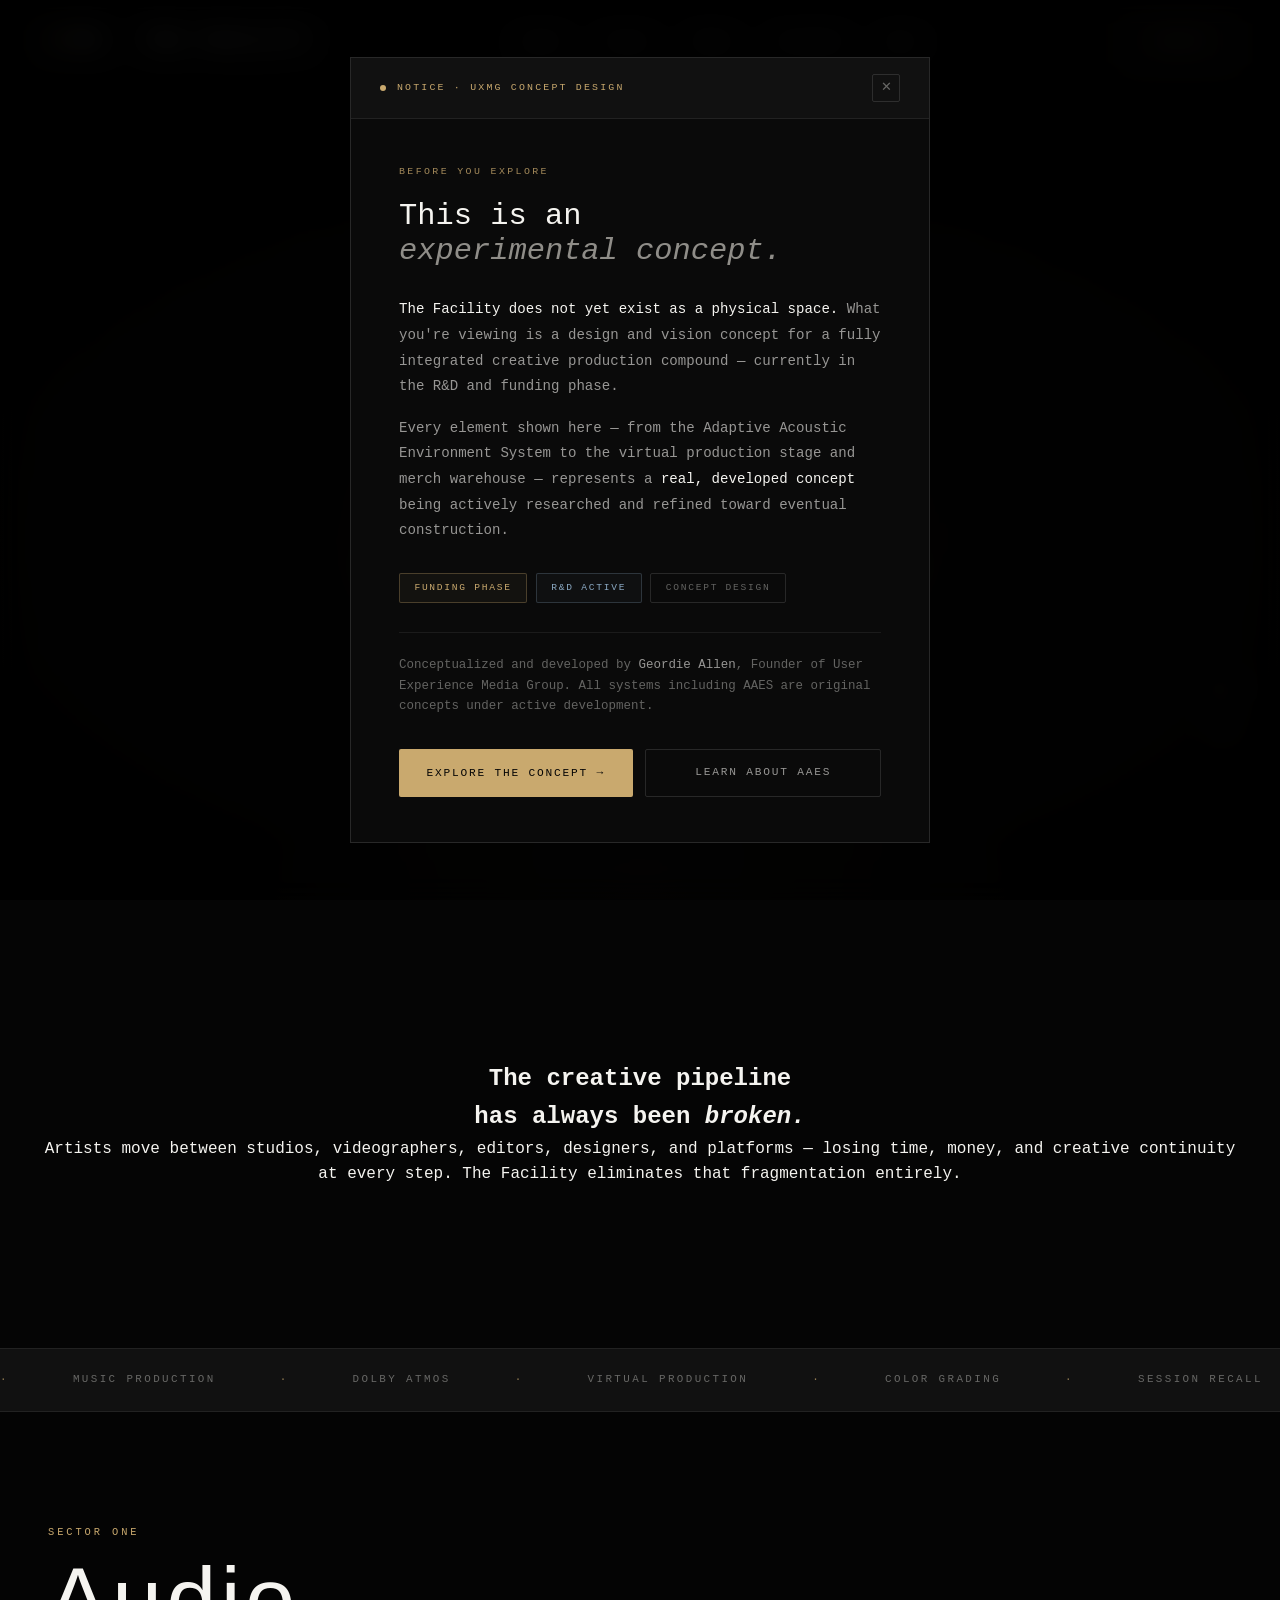
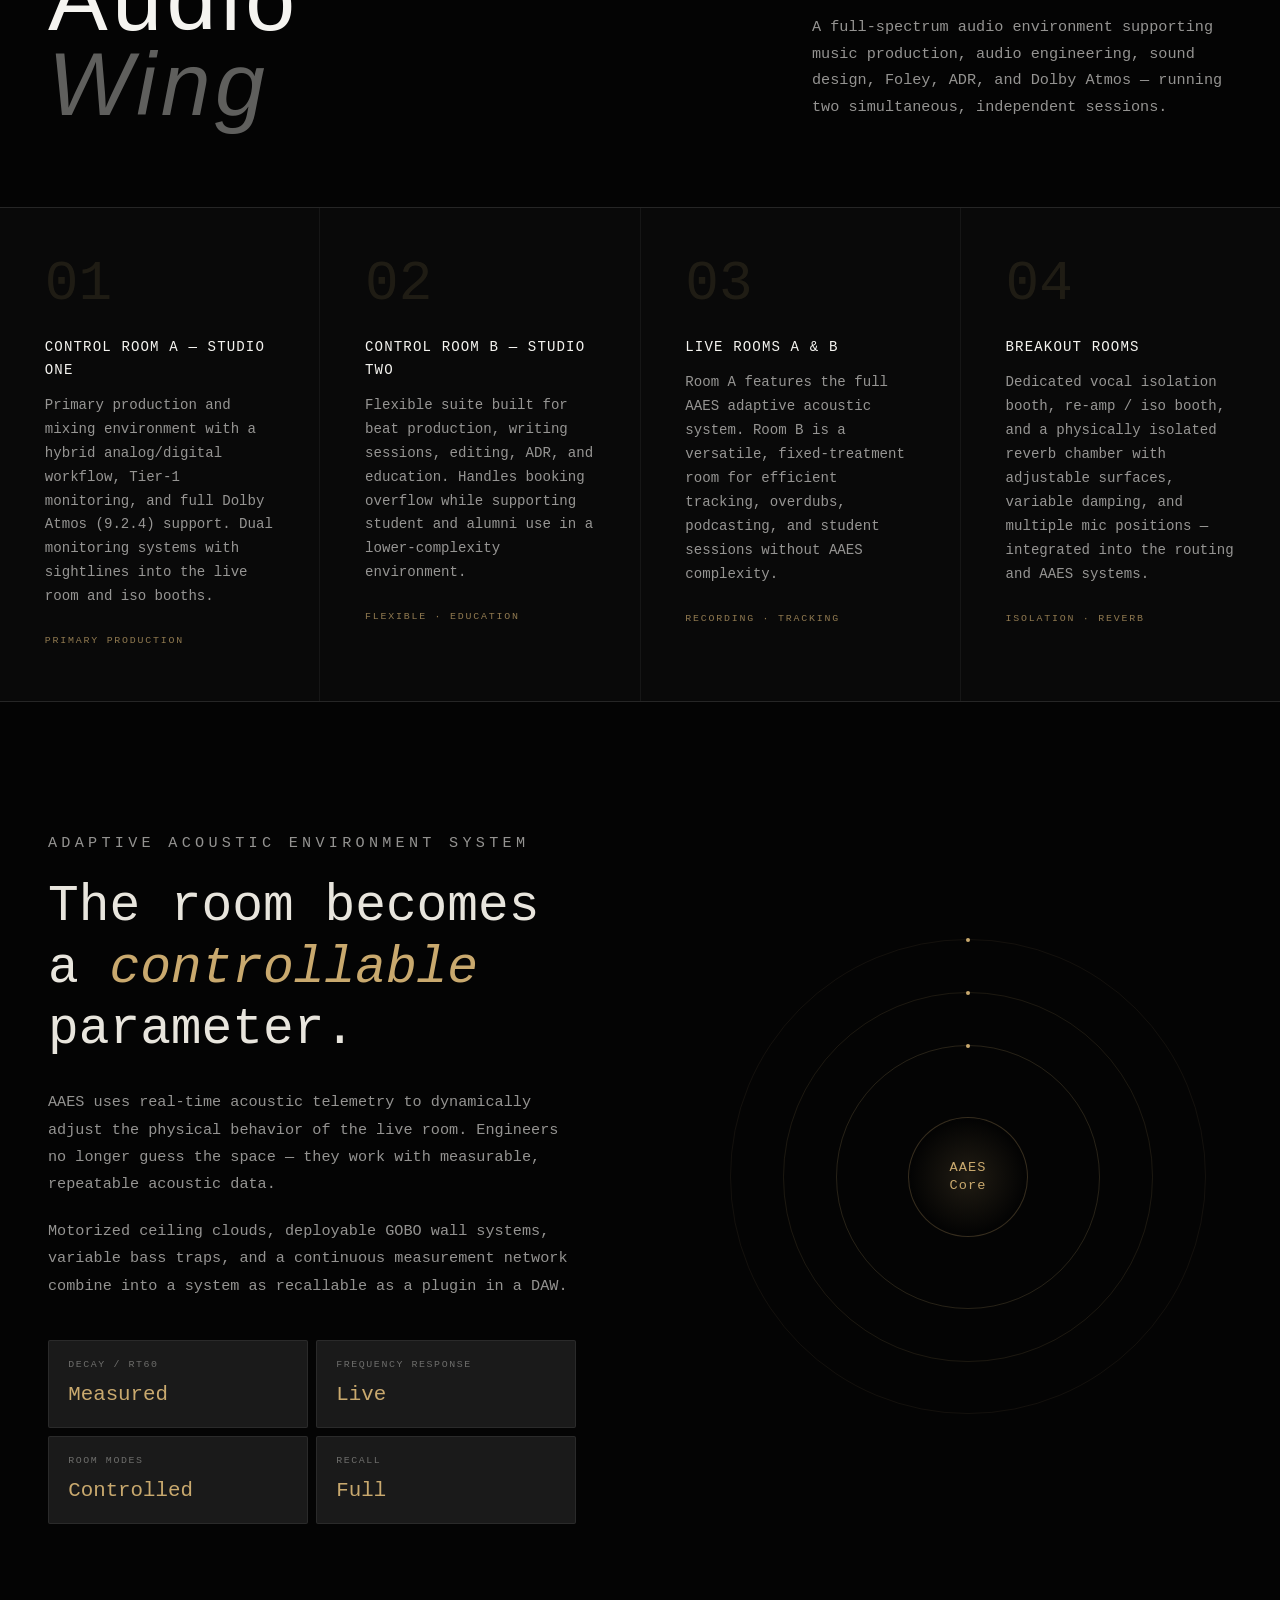
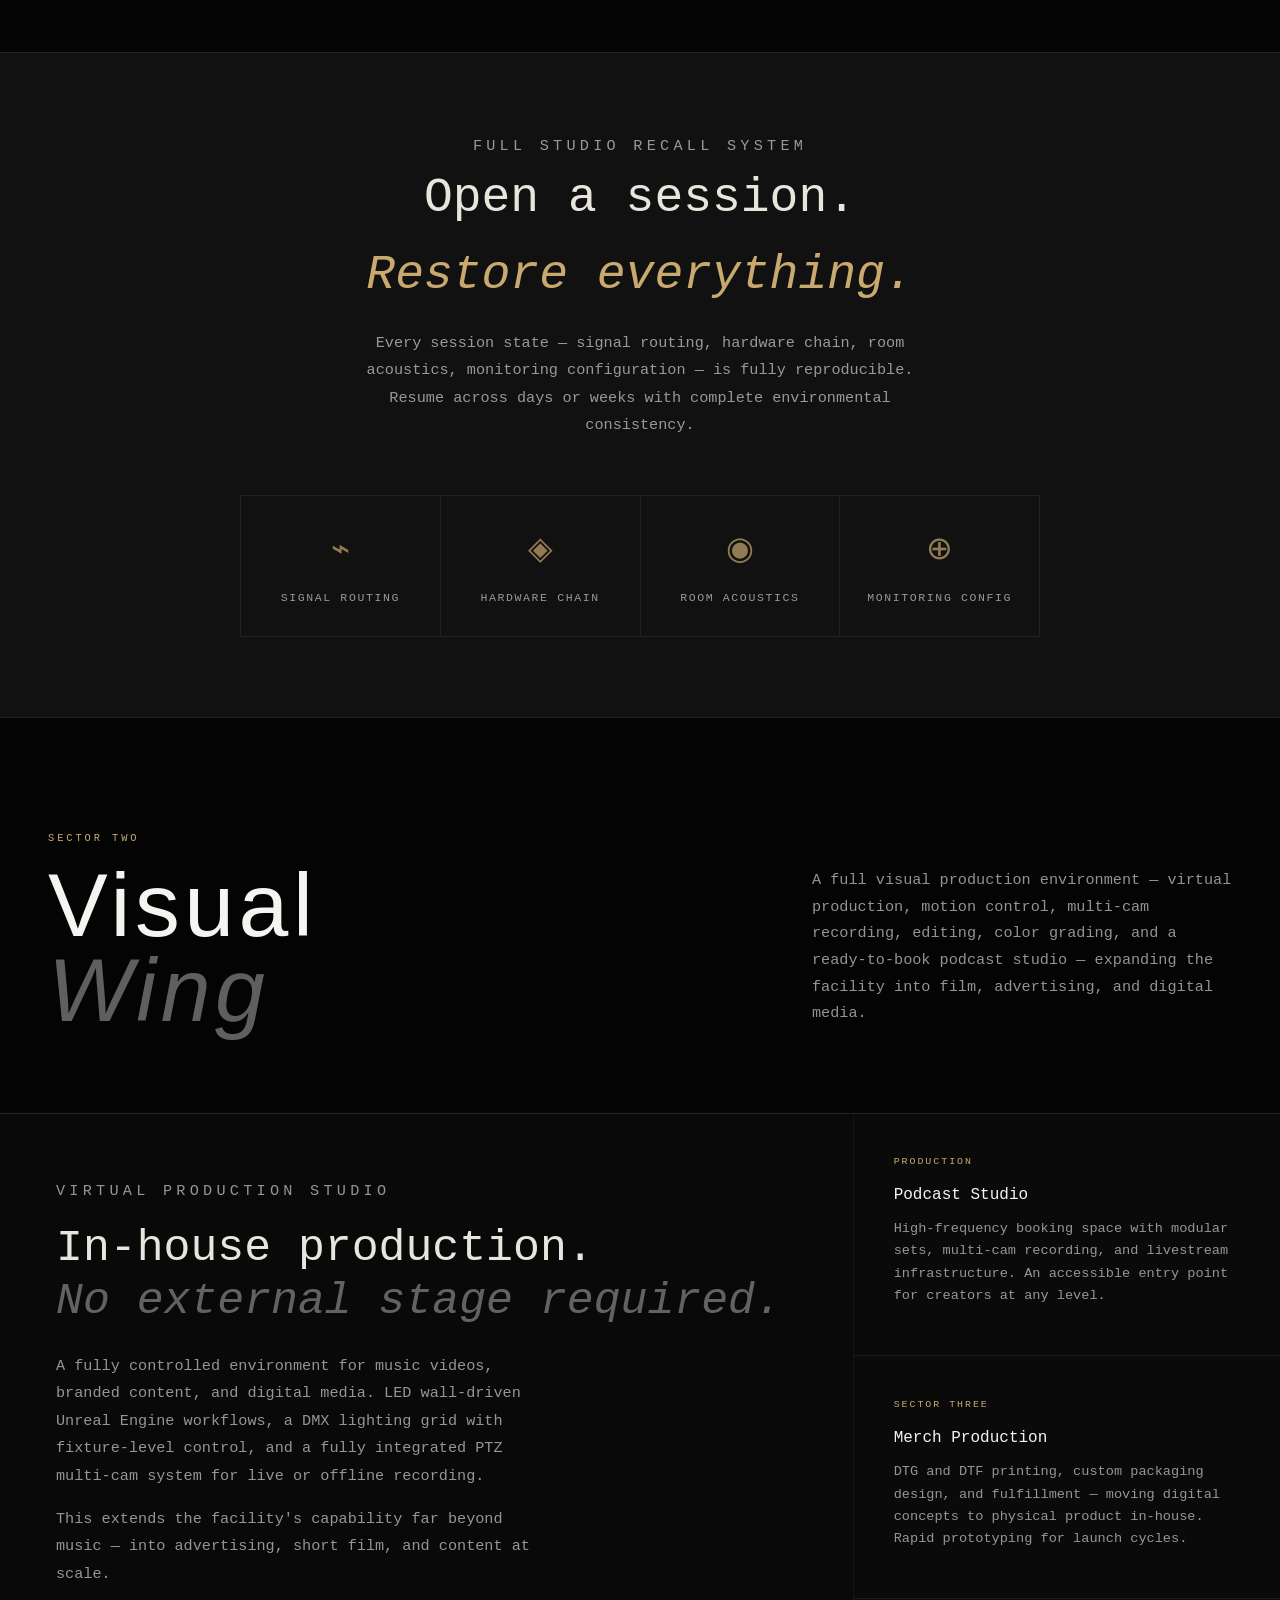
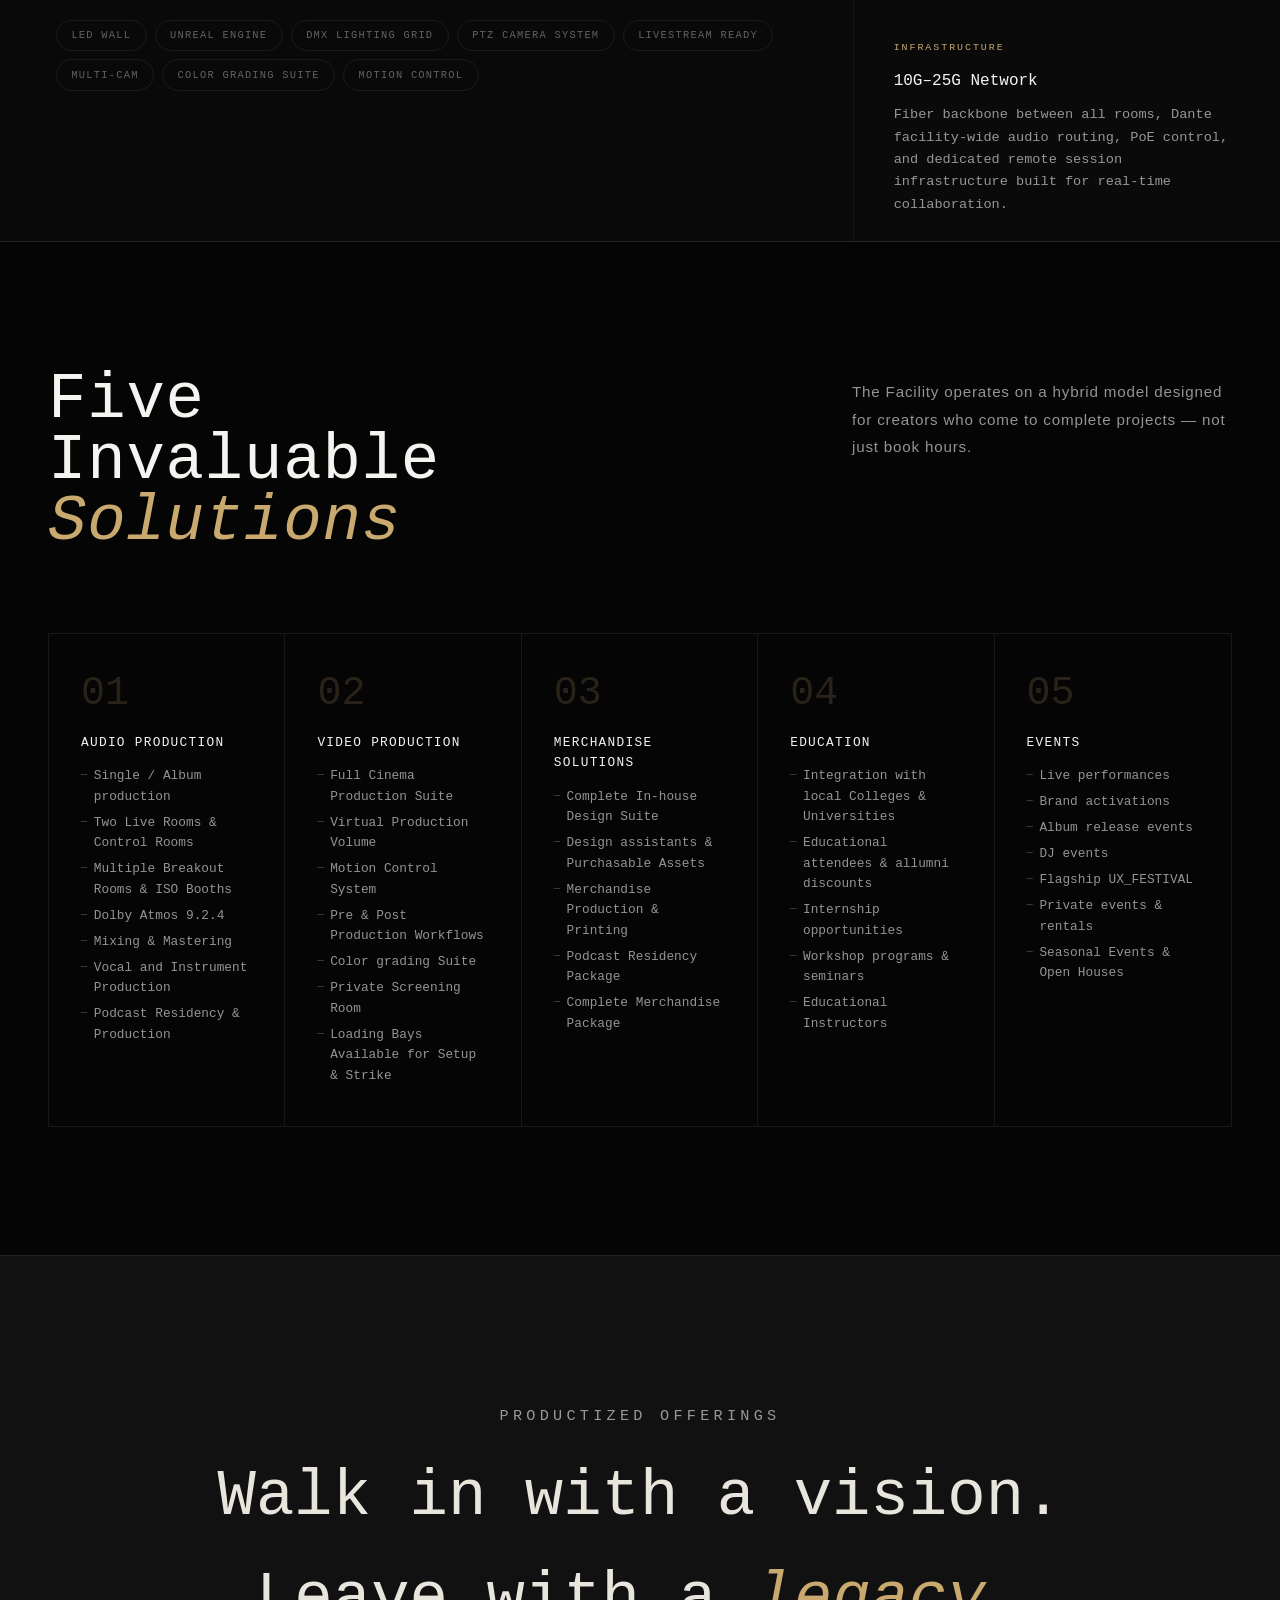
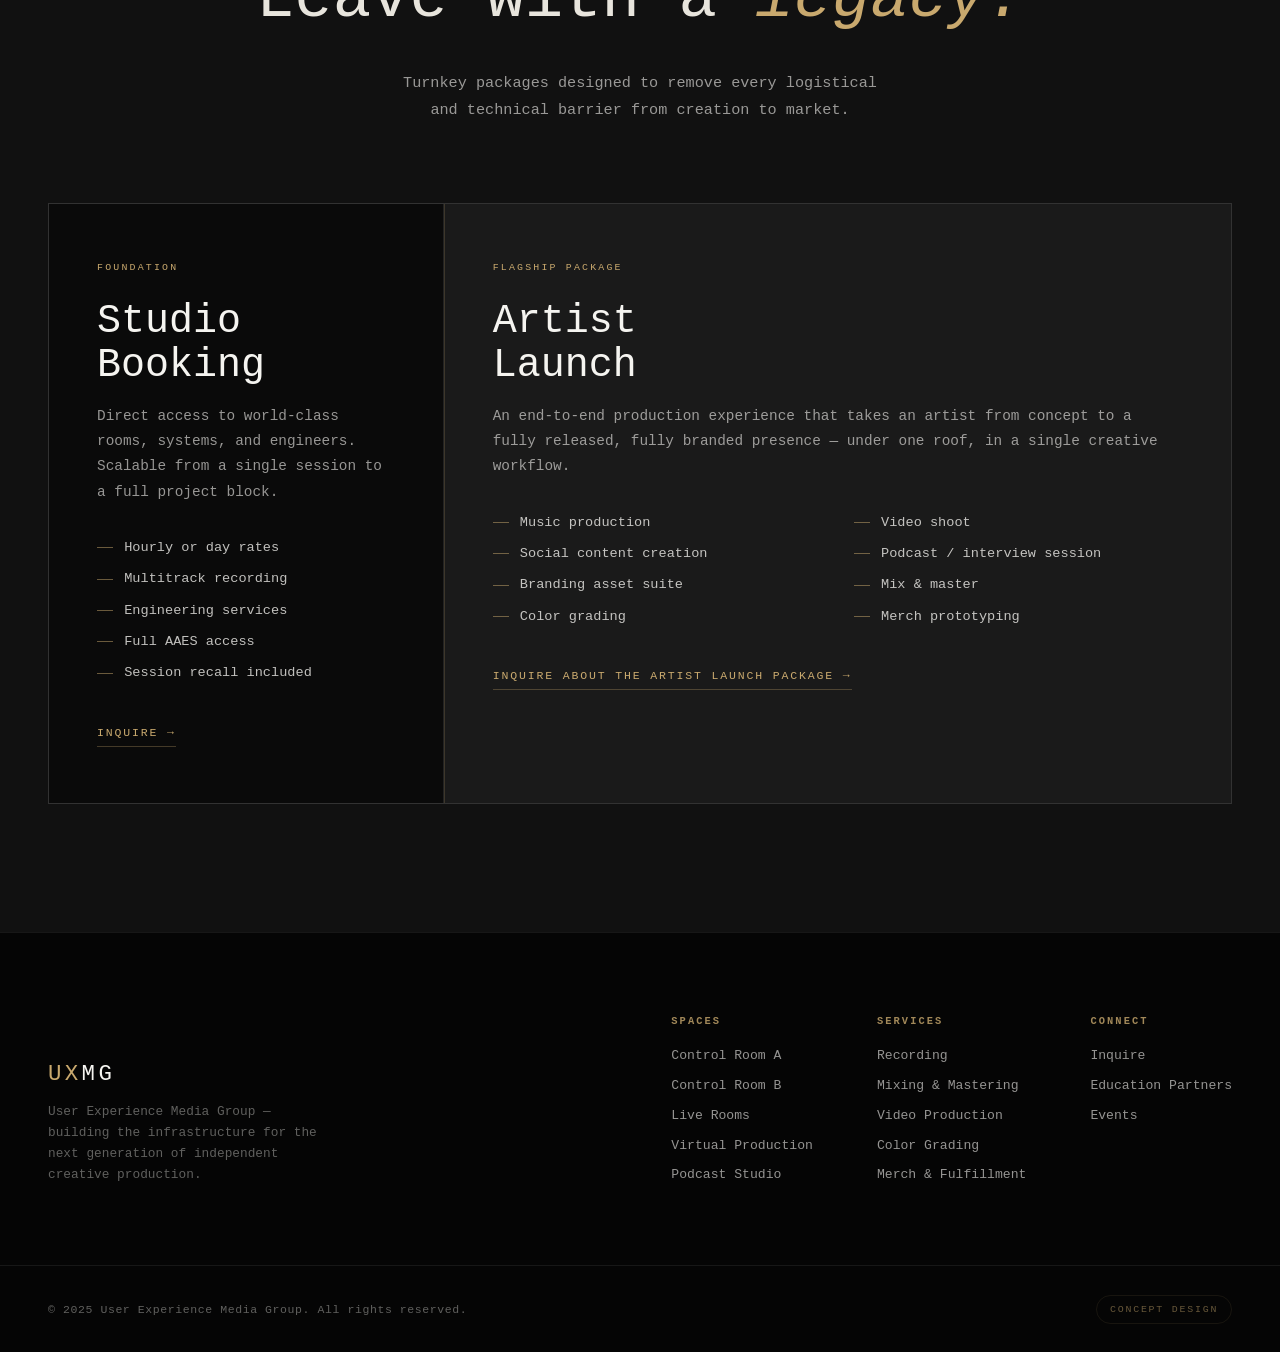
==== commit ae340a8b: "Update_Facility" ====
--- a/the-facility/index.html
+++ b/the-facility/index.html
@@ -119,9 +119,41 @@
     overflow: hidden;
     padding: 8rem 2rem 6rem;
   }
+  .section-bg {
+    --section-bg-image: none;
+    --section-bg-opacity: 0;
+    --section-bg-tint: rgba(0,0,0,0.62);
+    --section-bg-blend: normal;
+    position: relative;
+    isolation: isolate;
+    overflow: hidden;
+  }
+  .section-bg::before {
+    content: '';
+    position: absolute;
+    inset: 0;
+    z-index: -2;
+    background-image: var(--section-bg-image);
+    background-size: cover;
+    background-position: center;
+    background-repeat: no-repeat;
+    opacity: var(--section-bg-opacity);
+    mix-blend-mode: var(--section-bg-blend);
+    pointer-events: none;
+  }
+  .section-bg::after {
+    content: '';
+    position: absolute;
+    inset: 0;
+    z-index: -1;
+    background: var(--section-bg-tint);
+    opacity: var(--section-bg-opacity);
+    pointer-events: none;
+  }
   .hero-bg {
     position: absolute;
     inset: 0;
+    z-index: -1;
     background:
       radial-gradient(ellipse 80% 60% at 50% 60%, rgba(201,169,110,0.04) 0%, transparent 70%),
       radial-gradient(ellipse 50% 40% at 50% 100%, rgba(201,169,110,0.06) 0%, transparent 60%);
@@ -129,11 +161,17 @@
   .hero-grid {
     position: absolute;
     inset: 0;
+    z-index: 0;
     background-image:
       linear-gradient(rgba(255,255,255,0.025) 1px, transparent 1px),
       linear-gradient(90deg, rgba(255,255,255,0.025) 1px, transparent 1px);
     background-size: 60px 60px;
     mask-image: radial-gradient(ellipse 80% 80% at 50% 50%, black 0%, transparent 80%);
+    pointer-events: none;
+  }
+  .hero > *:not(.hero-bg):not(.hero-grid) {
+    position: relative;
+    z-index: 1;
   }
   .hero-eyebrow {
     font-size: 0.68rem;
@@ -234,38 +272,7 @@
   .statement {
     padding: 10rem 2rem;
     text-align: center;
-    position: relative;
-    overflow: hidden;
-  }
-  .statement::before {
-    content: '';
-    position: absolute;
-    top: 0; left: 50%; transform: translateX(-50%);
-    width: 1px; height: 80px;
-    background: linear-gradient(to bottom, transparent, var(--gold));
-  }
-  .statement-inner { max-width: 900px; margin: 0 auto; }
-  .statement h2 {
-    font-family: var(--display);
-    font-size: clamp(2rem, 5vw, 3.8rem);
-    font-weight: 300;
-    line-height: 1.25;
-    color: var(--cream);
-  }
-  .statement h2 em {
-    font-style: italic;
-    color: var(--gold);
-    opacity: 0.9;
-  }
-  .statement p {
-    margin-top: 2rem;
-    font-size: 1.05rem;
-    font-weight: 200;
-    color: var(--text-mid);
-    line-height: 1.8;
-    max-width: 640px;
-    margin-left: auto;
-    margin-right: auto;
+    background: var(--black);
   }
 
   /* ── SECTIONS GENERIC ── */
@@ -329,6 +336,45 @@
     position: relative;
     overflow: hidden;
     transition: background 0.4s var(--ease-smooth);
+  }
+  .block-bg {
+    --block-bg-image: none;
+    --block-bg-opacity: 0;
+    --block-bg-tint: rgba(10,10,10,0.76);
+    --block-bg-position: center;
+    --block-bg-size: cover;
+    position: relative;
+    isolation: isolate;
+    overflow: hidden;
+  }
+  .block-bg::before {
+    content: '';
+    position: absolute;
+    inset: 0;
+    z-index: -2;
+    background-image: var(--block-bg-image);
+    background-size: var(--block-bg-size);
+    background-position: var(--block-bg-position);
+    background-repeat: no-repeat;
+    opacity: var(--block-bg-opacity);
+    pointer-events: none;
+    transition: opacity 0.35s var(--ease-smooth), transform 0.5s var(--ease-smooth);
+  }
+  .block-bg::after {
+    content: '';
+    position: absolute;
+    inset: 0;
+    z-index: -1;
+    background: var(--block-bg-tint);
+    opacity: var(--block-bg-opacity);
+    pointer-events: none;
+  }
+  .block-bg:hover::before {
+    transform: scale(1.035);
+  }
+  .block-bg > * {
+    position: relative;
+    z-index: 1;
   }
   .feature-card::before {
     content: '';
@@ -852,6 +898,56 @@
     transition: border-color 0.25s, opacity 0.25s;
   }
   .pkg-cta:hover { border-color: var(--gold); opacity: 0.8; }
+
+  /* ── REUSABLE IMAGE BACKGROUNDS FOR CARDS / BLOCKS ── */
+  .feature-card.block-bg::before,
+  .visual-main.block-bg::before,
+  .visual-side-item.block-bg::before,
+  .stream.block-bg::before,
+  .package-card.block-bg::before,
+  .recall-item.block-bg::before {
+    content: '';
+    position: absolute;
+    inset: 0;
+    z-index: -2;
+    width: auto;
+    height: auto;
+    background: none;
+    background-image: var(--block-bg-image);
+    background-size: var(--block-bg-size);
+    background-position: var(--block-bg-position);
+    background-repeat: no-repeat;
+    opacity: var(--block-bg-opacity);
+    transform: none;
+    pointer-events: none;
+  }
+
+  .feature-card.block-bg::after,
+  .visual-main.block-bg::after,
+  .visual-side-item.block-bg::after,
+  .stream.block-bg::after,
+  .package-card.block-bg::after,
+  .recall-item.block-bg::after {
+    content: '';
+    position: absolute;
+    inset: 0;
+    z-index: -1;
+    width: auto;
+    height: auto;
+    background: var(--block-bg-tint);
+    opacity: var(--block-bg-opacity);
+    transform: none;
+    pointer-events: none;
+  }
+
+  .feature-card.block-bg:hover::before,
+  .visual-main.block-bg:hover::before,
+  .visual-side-item.block-bg:hover::before,
+  .stream.block-bg:hover::before,
+  .package-card.block-bg:hover::before,
+  .recall-item.block-bg:hover::before {
+    transform: scale(1.035);
+  }
 
   /* ── FOOTER ── */
   footer {
@@ -1007,9 +1103,212 @@
     .recall-item { border-right: none; border-bottom: 1px solid var(--border); }
     .recall-item:last-child { border-bottom: none; }
   }
+
+  /* ── CONCEPT POPUP ── */
+  .popup-overlay {
+    position: fixed;
+    inset: 0;
+    background: rgba(0,0,0,0.78);
+    backdrop-filter: blur(14px);
+    -webkit-backdrop-filter: blur(14px);
+    z-index: 999;
+    display: flex;
+    align-items: center;
+    justify-content: center;
+    padding: 2rem;
+    animation: popupFadeIn 0.5s var(--ease-out) 0.3s both;
+  }
+  @keyframes popupFadeIn {
+    from { opacity: 0; }
+    to { opacity: 1; }
+  }
+  .popup-overlay.hidden {
+  display: none;
+}
+  .popup-box {
+    background: var(--off-black);
+    border: 1px solid var(--border-bright);
+    max-width: 580px;
+    width: 100%;
+    animation: popupSlideUp 0.6s var(--ease-out) 0.4s both;
+  }
+  @keyframes popupSlideUp {
+    from { opacity: 0; transform: translateY(32px); }
+    to { opacity: 1; transform: translateY(0); }
+  }
+  .popup-top-bar {
+    background: var(--graphite);
+    border-bottom: 1px solid var(--border);
+    padding: 1rem 1.8rem;
+    display: flex;
+    align-items: center;
+    justify-content: space-between;
+  }
+  .popup-top-label {
+    display: flex;
+    align-items: center;
+    gap: 0.7rem;
+    font-size: 0.62rem;
+    letter-spacing: 0.22em;
+    text-transform: uppercase;
+    color: var(--gold);
+  }
+  .popup-dot {
+    width: 6px; height: 6px;
+    border-radius: 50%;
+    background: var(--gold);
+    animation: popDotPulse 2s ease-in-out infinite;
+  }
+  @keyframes popDotPulse {
+    0%, 100% { opacity: 0.35; transform: scale(1); }
+    50% { opacity: 1; transform: scale(1.4); }
+  }
+  .popup-close {
+    background: none;
+    border: 1px solid var(--border-bright);
+    color: var(--text-muted);
+    width: 28px; height: 28px;
+    border-radius: 2px;
+    cursor: pointer;
+    font-size: 0.8rem;
+    display: flex;
+    align-items: center;
+    justify-content: center;
+    transition: border-color 0.2s, color 0.2s;
+    line-height: 1;
+  }
+  .popup-close:hover { border-color: rgba(255,255,255,0.3); color: var(--white); }
+  .popup-body { padding: 2.8rem 3rem; }
+  .popup-eyebrow {
+    font-size: 0.62rem;
+    letter-spacing: 0.24em;
+    text-transform: uppercase;
+    color: var(--gold);
+    margin-bottom: 1.2rem;
+    opacity: 0.8;
+  }
+  .popup-title {
+    font-family: var(--mono);
+    font-size: 1.9rem;
+    font-weight: 300;
+    line-height: 1.15;
+    color: var(--white);
+    margin-bottom: 1.8rem;
+  }
+  .popup-title em {
+    font-style: italic;
+    color: var(--cream);
+    opacity: 0.6;
+  }
+  .popup-text {
+    font-size: 0.88rem;
+    font-weight: 200;
+    color: var(--text-mid);
+    line-height: 1.82;
+    margin-bottom: 1rem;
+  }
+  .popup-text strong { color: var(--white); font-weight: 400; }
+  .popup-status {
+    display: flex;
+    gap: 0.55rem;
+    margin: 1.8rem 0;
+    flex-wrap: wrap;
+  }
+  .popup-status-tag {
+    font-size: 0.6rem;
+    letter-spacing: 0.18em;
+    text-transform: uppercase;
+    padding: 0.4rem 0.9rem;
+    border-radius: 2px;
+    border: 1px solid;
+  }
+  .popup-status-tag.phase { color: var(--gold); border-color: rgba(201,169,110,0.3); background: rgba(201,169,110,0.05); }
+  .popup-status-tag.rd { color: rgba(180,220,255,0.75); border-color: rgba(180,220,255,0.18); background: rgba(180,220,255,0.03); }
+  .popup-status-tag.concept { color: var(--text-muted); border-color: var(--border-bright); }
+  .popup-divider { width: 100%; height: 1px; background: var(--border); margin: 1.8rem 0 1.4rem; }
+  .popup-credit {
+    font-size: 0.78rem;
+    font-weight: 200;
+    color: var(--text-muted);
+    line-height: 1.65;
+    margin-bottom: 0;
+  }
+  .popup-credit strong { color: var(--text-mid); font-weight: 300; }
+  .popup-actions {
+    display: flex;
+    gap: 0.8rem;
+    margin-top: 2rem;
+    flex-wrap: wrap;
+  }
+  .popup-btn-primary {
+    flex: 1;
+    min-width: 150px;
+    text-align: center;
+    font-size: 0.7rem;
+    letter-spacing: 0.16em;
+    text-transform: uppercase;
+    color: var(--black);
+    background: var(--gold);
+    border: none;
+    padding: 0.9rem 1.5rem;
+    border-radius: 2px;
+    cursor: pointer;
+    transition: opacity 0.22s;
+    font-family: var(--mono);
+  }
+  .popup-btn-primary:hover { opacity: 0.85; }
+  .popup-btn-ghost {
+    flex: 1;
+    min-width: 150px;
+    text-align: center;
+    font-size: 0.7rem;
+    letter-spacing: 0.16em;
+    text-transform: uppercase;
+    color: var(--text-mid);
+    background: none;
+    border: 1px solid var(--border-bright);
+    padding: 0.9rem 1.5rem;
+    border-radius: 2px;
+    cursor: pointer;
+    transition: color 0.22s, border-color 0.22s;
+    text-decoration: none;
+    display: inline-block;
+    font-family: var(--mono);
+  }
+  .popup-btn-ghost:hover { color: var(--white); border-color: rgba(255,255,255,0.28); }
 </style>
 </head>
 <body>
+
+<!-- CONCEPT POPUP -->
+<div class="popup-overlay" id="popupOverlay">
+  <div class="popup-box">
+    <div class="popup-top-bar">
+      <div class="popup-top-label">
+        <div class="popup-dot"></div>
+        <span>Notice · UXMG Concept Design</span>
+      </div>
+      <button class="popup-close" id="popupClose" aria-label="Close">✕</button>
+    </div>
+    <div class="popup-body">
+      <p class="popup-eyebrow">Before You Explore</p>
+      <h2 class="popup-title">This is an<br><em>experimental concept.</em></h2>
+      <p class="popup-text"><strong>The Facility does not yet exist as a physical space.</strong> What you're viewing is a design and vision concept for a fully integrated creative production compound — currently in the R&amp;D and funding phase.</p>
+      <p class="popup-text">Every element shown here — from the Adaptive Acoustic Environment System to the virtual production stage and merch warehouse — represents a <strong>real, developed concept</strong> being actively researched and refined toward eventual construction.</p>
+      <div class="popup-status">
+        <span class="popup-status-tag phase">Funding Phase</span>
+        <span class="popup-status-tag rd">R&amp;D Active</span>
+        <span class="popup-status-tag concept">Concept Design</span>
+      </div>
+      <div class="popup-divider"></div>
+      <p class="popup-credit">Conceptualized and developed by <strong>Geordie Allen</strong>, Founder of User Experience Media Group. All systems including AAES are original concepts under active development.</p>
+      <div class="popup-actions">
+        <button class="popup-btn-primary" id="popupEnter">Explore the Concept →</button>
+        <a class="popup-btn-ghost" href="aaes.html">Learn About AAES</a>
+      </div>
+    </div>
+  </div>
+</div>
 
 <!-- NAV -->
 <nav id="nav">
@@ -1019,12 +1318,13 @@
     <li><a href="#visual">Visual</a></li>
     <li><a href="#model">Model</a></li>
     <li><a href="#packages">Packages</a></li>
+    <li><a href="./aaes.html">AAES</a></li>
   </ul>
   <a class="nav-cta" href="#packages">Inquire</a>
 </nav>
 
 <!-- HERO -->
-<section class="hero" id="hero">
+<section class="hero section-bg" id="hero" style="--section-bg-image: url('./img/Facility_Exterior_Concept.png'); --section-bg-opacity: 0.25; --section-bg-tint: rgba(0,0,0,0.58);">
   <div class="hero-bg"></div>
   <div class="hero-grid"></div>
   <p class="hero-eyebrow">User Experience Media Group</p>
@@ -1041,7 +1341,7 @@
 </section>
 
 <!-- STATEMENT -->
-<section class="statement">
+<section class="statement section-bg" style="--section-bg-image: url('#'); --section-bg-opacity: 0; --section-bg-tint: rgba(5,5,5,0.72);">
   <div class="statement-inner reveal">
     <h2>The creative pipeline<br>has always been <em>broken.</em></h2>
     <p>Artists move between studios, videographers, editors, designers, and platforms — losing time, money, and creative continuity at every step. The Facility eliminates that fragmentation entirely.</p>
@@ -1095,7 +1395,7 @@
 </div>
 
 <!-- SECTOR ONE: AUDIO -->
-<section id="audio">
+<section id="audio" class="section-bg" style="--section-bg-image: url('./img/AAES_CONCEPT_1.png'); --section-bg-opacity: 0.25; --section-bg-tint: rgba(5,5,5,0.68);">
   <div class="sector-intro reveal">
     <div>
       <p class="section-label">Sector One</p>
@@ -1105,25 +1405,25 @@
   </div>
 
   <div class="feature-grid">
-    <div class="feature-card reveal">
+    <div class="feature-card block-bg reveal" style="--block-bg-image: url('./img/Control_Room_A_1.png'); --block-bg-opacity: 0.35; --block-bg-tint: rgba(10,10,10,0.76);">
       <div class="card-num">01</div>
       <div class="card-title">Control Room A — Studio One</div>
       <p class="card-body">Primary production and mixing environment with a hybrid analog/digital workflow, Tier-1 monitoring, and full Dolby Atmos (9.2.4) support. Dual monitoring systems with sightlines into the live room and iso booths.</p>
       <span class="card-tag">Primary Production</span>
     </div>
-    <div class="feature-card reveal reveal-delay-1">
+    <div class="feature-card block-bg reveal reveal-delay-1" style="--block-bg-image: url('./img/Control_Room_B_1.png'); --block-bg-opacity: 0.35; --block-bg-tint: rgba(10,10,10,0.76);">
       <div class="card-num">02</div>
       <div class="card-title">Control Room B — Studio Two</div>
       <p class="card-body">Flexible suite built for beat production, writing sessions, editing, ADR, and education. Handles booking overflow while supporting student and alumni use in a lower-complexity environment.</p>
       <span class="card-tag">Flexible · Education</span>
     </div>
-    <div class="feature-card reveal reveal-delay-2">
+    <div class="feature-card block-bg reveal reveal-delay-2" style="--block-bg-image: url('./img/Live_Room_B.png'); --block-bg-opacity: 0.35; --block-bg-tint: rgba(10,10,10,0.76);">
       <div class="card-num">03</div>
       <div class="card-title">Live Rooms A &amp; B</div>
       <p class="card-body">Room A features the full AAES adaptive acoustic system. Room B is a versatile, fixed-treatment room for efficient tracking, overdubs, podcasting, and student sessions without AAES complexity.</p>
       <span class="card-tag">Recording · Tracking</span>
     </div>
-    <div class="feature-card reveal reveal-delay-3">
+    <div class="feature-card block-bg reveal reveal-delay-3" style="--block-bg-image: url('./img/Iso_Booth_1.png'); --block-bg-opacity: 0.25; --block-bg-tint: rgba(10,10,10,0.76);">
       <div class="card-num">04</div>
       <div class="card-title">Breakout Rooms</div>
       <p class="card-body">Dedicated vocal isolation booth, re-amp / iso booth, and a physically isolated reverb chamber with adjustable surfaces, variable damping, and multiple mic positions — integrated into the routing and AAES systems.</p>
@@ -1133,7 +1433,7 @@
 </section>
 
 <!-- AAES -->
-<section>
+<section class="section-bg" style="--section-bg-image: url('./img/Reverb_Chamber.png'); --section-bg-opacity: 0.15; --section-bg-tint: rgba(5,5,5,0.68);">
   <div class="aaes-section">
     <div class="aaes-left reveal">
       <p class="section-label">Adaptive Acoustic Environment System</p>
@@ -1173,25 +1473,25 @@
 </section>
 
 <!-- RECALL STRIP -->
-<div class="recall-strip">
+<div class="recall-strip section-bg" style="--section-bg-image: url('./img/RECALL1.png'); --section-bg-opacity: 0.25; --section-bg-tint: rgba(17,17,17,0.72);">
   <div class="reveal">
     <p class="section-label" style="text-align:center">Full Studio Recall System</p>
     <h3>Open a session.<br><em>Restore everything.</em></h3>
     <p>Every session state — signal routing, hardware chain, room acoustics, monitoring configuration — is fully reproducible. Resume across days or weeks with complete environmental consistency.</p>
     <div class="recall-items">
-      <div class="recall-item">
+      <div class="recall-item block-bg" style="--block-bg-image: url('#'); --block-bg-opacity: 0; --block-bg-tint: rgba(26,26,26,0.76);">
         <div class="recall-icon">⌁</div>
         <div class="recall-item-label">Signal Routing</div>
       </div>
-      <div class="recall-item">
+      <div class="recall-item block-bg" style="--block-bg-image: url('#'); --block-bg-opacity: 0; --block-bg-tint: rgba(26,26,26,0.76);">
         <div class="recall-icon">◈</div>
         <div class="recall-item-label">Hardware Chain</div>
       </div>
-      <div class="recall-item">
+      <div class="recall-item block-bg" style="--block-bg-image: url('#'); --block-bg-opacity: 0; --block-bg-tint: rgba(26,26,26,0.76);">
         <div class="recall-icon">◉</div>
         <div class="recall-item-label">Room Acoustics</div>
       </div>
-      <div class="recall-item">
+      <div class="recall-item block-bg" style="--block-bg-image: url('#'); --block-bg-opacity: 0; --block-bg-tint: rgba(26,26,26,0.76);">
         <div class="recall-icon">⊕</div>
         <div class="recall-item-label">Monitoring Config</div>
       </div>
@@ -1200,7 +1500,7 @@
 </div>
 
 <!-- SECTOR TWO: VISUAL -->
-<section id="visual">
+<section id="visual" class="section-bg" style="--section-bg-image: url('./img/VPS_Vol_2.png'); --section-bg-opacity: 0.25; --section-bg-tint: rgba(5,5,5,0.68);">
   <div class="sector-intro reveal">
     <div>
       <p class="section-label">Sector Two</p>
@@ -1210,7 +1510,7 @@
   </div>
 
   <div class="visual-grid">
-    <div class="visual-main reveal">
+    <div class="visual-main block-bg reveal" style="--block-bg-image: url('./img/Visual_Wing_2.png'); --block-bg-opacity: 0.25; --block-bg-tint: rgba(10,10,10,0.76);">
       <p class="section-label">Virtual Production Studio</p>
       <h3>In-house production.<br><em>No external stage required.</em></h3>
       <p>A fully controlled environment for music videos, branded content, and digital media. LED wall-driven Unreal Engine workflows, a DMX lighting grid with fixture-level control, and a fully integrated PTZ multi-cam system for live or offline recording.</p>
@@ -1227,17 +1527,17 @@
       </div>
     </div>
     <div class="visual-side">
-      <div class="visual-side-item reveal">
+      <div class="visual-side-item block-bg reveal" style="--block-bg-image: url('#'); --block-bg-opacity: 0; --block-bg-tint: rgba(10,10,10,0.76);">
         <span class="vs-tag">Production</span>
         <div class="vs-title">Podcast Studio</div>
         <p class="vs-desc">High-frequency booking space with modular sets, multi-cam recording, and livestream infrastructure. An accessible entry point for creators at any level.</p>
       </div>
-      <div class="visual-side-item reveal reveal-delay-1">
+      <div class="visual-side-item block-bg reveal reveal-delay-1" style="--block-bg-image: url('#'); --block-bg-opacity: 0; --block-bg-tint: rgba(10,10,10,0.76);">
         <span class="vs-tag">Sector Three</span>
         <div class="vs-title">Merch Production</div>
         <p class="vs-desc">DTG and DTF printing, custom packaging design, and fulfillment — moving digital concepts to physical product in-house. Rapid prototyping for launch cycles.</p>
       </div>
-      <div class="visual-side-item reveal reveal-delay-2">
+      <div class="visual-side-item block-bg reveal reveal-delay-2" style="--block-bg-image: url('#'); --block-bg-opacity: 0; --block-bg-tint: rgba(10,10,10,0.76);">
         <span class="vs-tag">Infrastructure</span>
         <div class="vs-title">10G–25G Network</div>
         <p class="vs-desc">Fiber backbone between all rooms, Dante facility-wide audio routing, PoE control, and dedicated remote session infrastructure built for real-time collaboration.</p>
@@ -1247,14 +1547,14 @@
 </section>
 
 <!-- BUSINESS MODEL -->
-<section id="model">
+<section id="model" class="section-bg" style="--section-bg-image: url('#'); --section-bg-opacity: 0; --section-bg-tint: rgba(5,5,5,0.68);">
   <div class="model-section">
     <div class="model-header reveal">
       <h2>Five<br>Invaluable<br><em>Solutions</em></h2>
       <p>The Facility operates on a hybrid model designed for creators who come to complete projects — not just book hours.</p>
     </div>
     <div class="model-streams reveal">
-      <div class="stream">
+      <div class="stream block-bg" style="--block-bg-image: url('#'); --block-bg-opacity: 0; --block-bg-tint: rgba(10,10,10,0.76);">
         <div class="stream-num">01</div>
         <div class="stream-title">Audio Production</div>
         <ul class="stream-items">
@@ -1267,7 +1567,7 @@
           <li>Podcast Residency & Production</li>
         </ul>
       </div>
-      <div class="stream">
+      <div class="stream block-bg" style="--block-bg-image: url('#'); --block-bg-opacity: 0; --block-bg-tint: rgba(10,10,10,0.76);">
         <div class="stream-num">02</div>
         <div class="stream-title">Video Production</div>
         <ul class="stream-items">
@@ -1280,7 +1580,7 @@
           <li>Loading Bays Available for Setup & Strike</li>
         </ul>
       </div>
-      <div class="stream">
+      <div class="stream block-bg" style="--block-bg-image: url('#'); --block-bg-opacity: 0; --block-bg-tint: rgba(10,10,10,0.76);">
         <div class="stream-num">03</div>
         <div class="stream-title">Merchandise Solutions</div>
         <ul class="stream-items">
@@ -1291,7 +1591,7 @@
           <li>Complete Merchandise Package</li>
         </ul>
       </div>
-      <div class="stream">
+      <div class="stream block-bg" style="--block-bg-image: url('#'); --block-bg-opacity: 0; --block-bg-tint: rgba(10,10,10,0.76);">
         <div class="stream-num">04</div>
         <div class="stream-title">Education</div>
         <ul class="stream-items">
@@ -1302,7 +1602,7 @@
           <li>Educational Instructors </li>
         </ul>
       </div>
-      <div class="stream">
+      <div class="stream block-bg" style="--block-bg-image: url('#'); --block-bg-opacity: 0; --block-bg-tint: rgba(10,10,10,0.76);">
         <div class="stream-num">05</div>
         <div class="stream-title">Events</div>
         <ul class="stream-items">
@@ -1320,7 +1620,7 @@
 </section>
 
 <!-- PACKAGES -->
-<section id="packages" class="packages-section">
+<section id="packages" class="packages-section section-bg" style="--section-bg-image: url('./img/Merch_Room.png'); --section-bg-opacity: 0.25; --section-bg-tint: rgba(17,17,17,0.74);">
   <div class="packages-inner">
     <div class="packages-header reveal">
       <p class="section-label">Productized Offerings</p>
@@ -1328,7 +1628,7 @@
       <p>Turnkey packages designed to remove every logistical and technical barrier from creation to market.</p>
     </div>
     <div class="package-cards reveal">
-      <div class="package-card">
+      <div class="package-card block-bg" style="--block-bg-image: url('#'); --block-bg-opacity: 0; --block-bg-tint: rgba(10,10,10,0.76);">
         <p class="pkg-eyebrow">Foundation</p>
         <div class="pkg-name">Studio<br>Booking</div>
         <p class="pkg-desc">Direct access to world-class rooms, systems, and engineers. Scalable from a single session to a full project block.</p>
@@ -1341,7 +1641,7 @@
         </ul>
         <a href="#" class="pkg-cta">Inquire →</a>
       </div>
-      <div class="package-card featured">
+      <div class="package-card featured block-bg" style="--block-bg-image: url('#'); --block-bg-opacity: 0; --block-bg-tint: rgba(26,26,26,0.76);">
         <p class="pkg-eyebrow">Flagship Package</p>
         <div class="pkg-name">Artist<br>Launch</div>
         <p class="pkg-desc">An end-to-end production experience that takes an artist from concept to a fully released, fully branded presence — under one roof, in a single creative workflow.</p>
@@ -1404,7 +1704,23 @@
 </div>
 
 <script>
-  // Nav scroll
+  // ── POPUP ──
+  const overlay = document.getElementById('popupOverlay');
+  const popupClose = document.getElementById('popupClose');
+  const popupEnter = document.getElementById('popupEnter');
+
+  document.body.style.overflow = 'hidden';
+
+  function closePopup() {
+    overlay.classList.add('hidden');
+    document.body.style.overflow = '';
+  }
+
+  popupClose.addEventListener('click', closePopup);
+  popupEnter.addEventListener('click', closePopup);
+  overlay.addEventListener('click', (e) => { if (e.target === overlay) closePopup(); });
+
+  // ── NAV SCROLL ──
   const nav = document.getElementById('nav');
 
   if (nav) {
@@ -1413,7 +1729,7 @@
     });
   }
 
-  // Scroll reveal
+  // ── SCROLL REVEAL ──
   const reveals = document.querySelectorAll('.reveal');
 
   if ('IntersectionObserver' in window) {
@@ -1431,7 +1747,7 @@
     reveals.forEach(el => el.classList.add('visible'));
   }
 
-  // Smooth anchor scroll
+  // ── SMOOTH ANCHOR SCROLL ──
   document.querySelectorAll('a[href^="#"]').forEach(a => {
     a.addEventListener('click', e => {
       const id = a.getAttribute('href');
@@ -1448,4 +1764,4 @@
   });
 </script>
 </body>
-</html>+</html>
